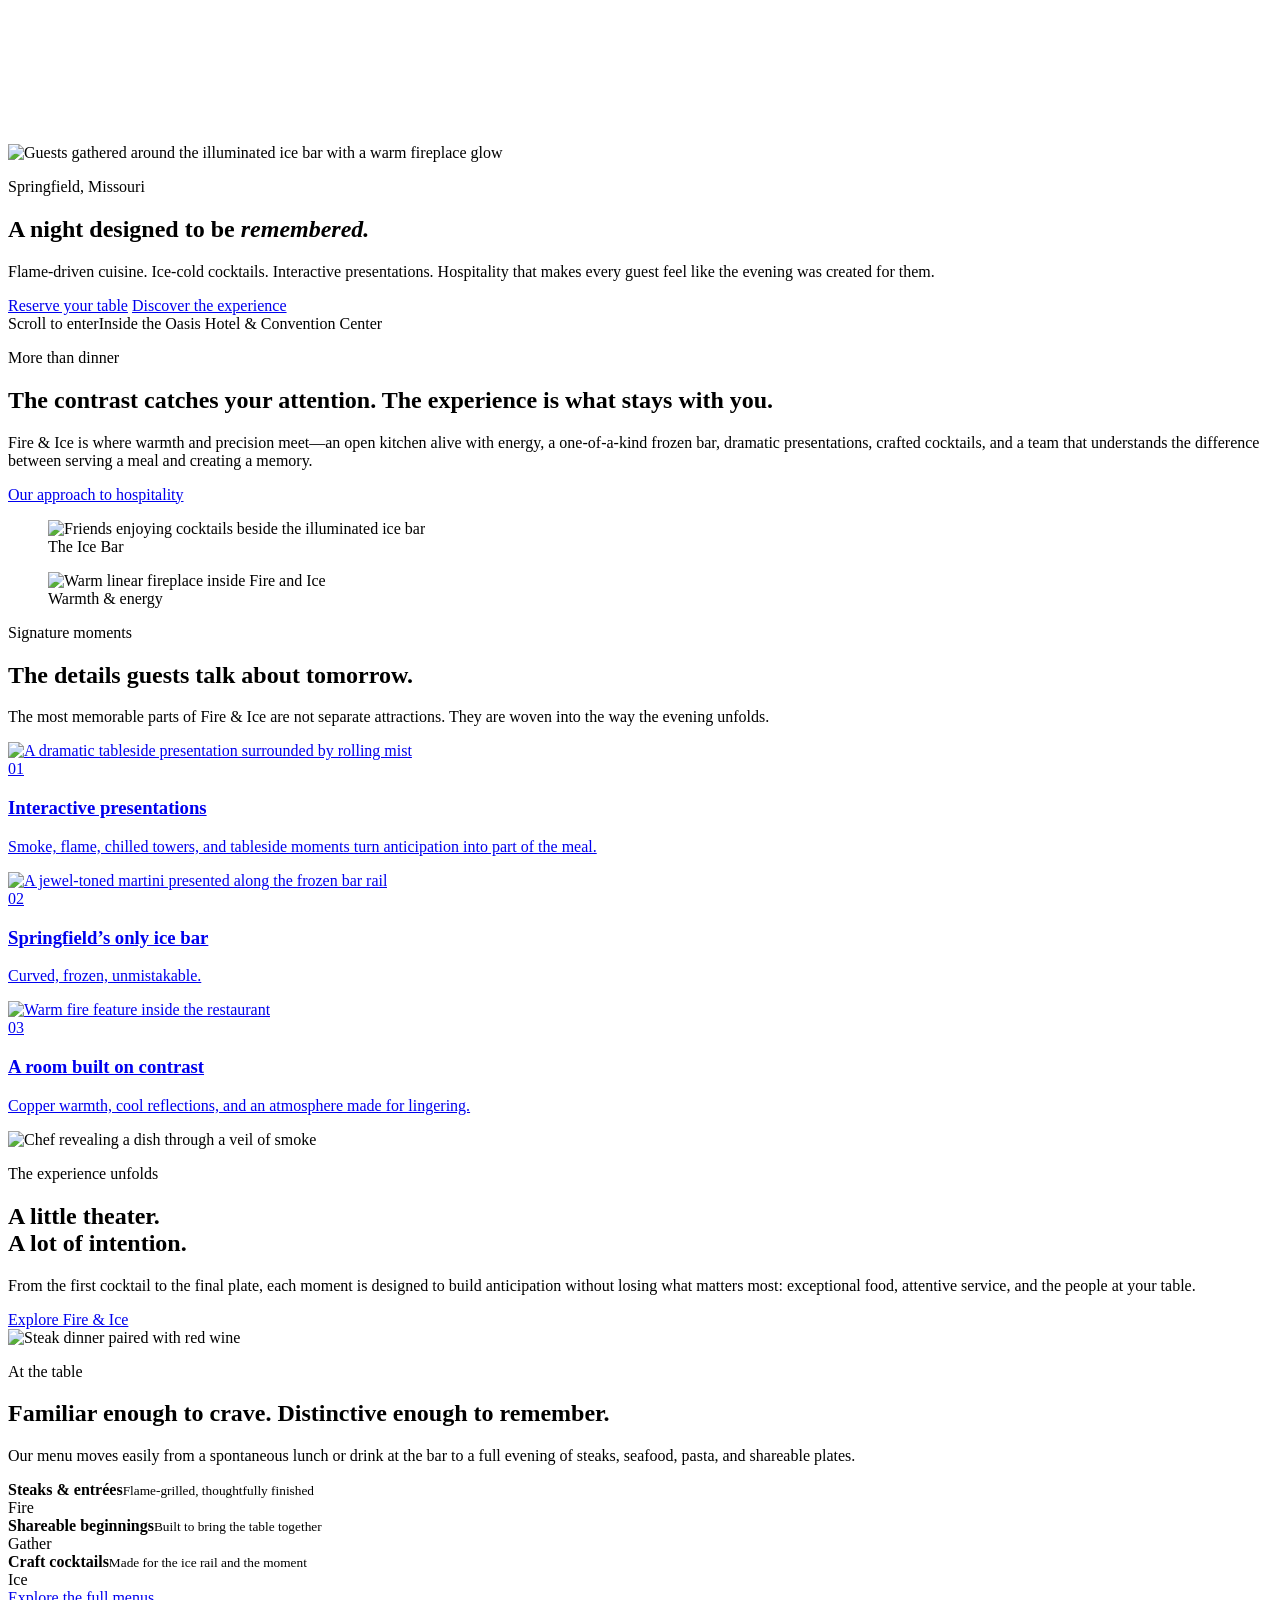
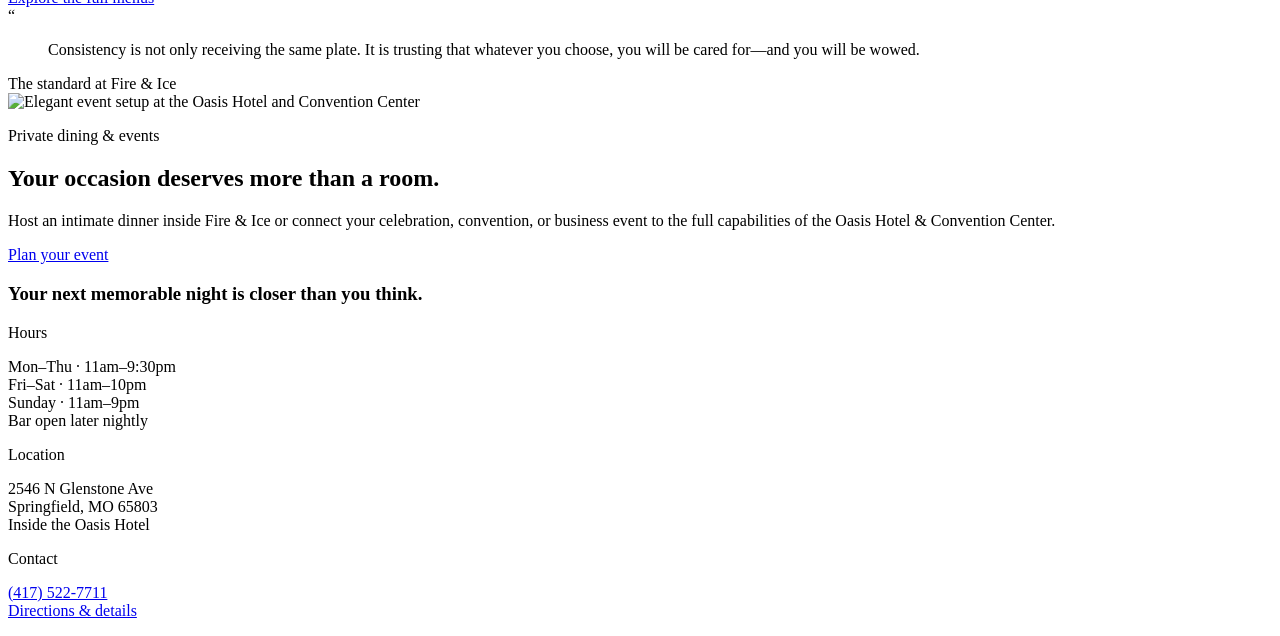
==== index.html @ b4142be2 "Build cinematic Fire & Ice homepage" ====
<!doctype html>
<html lang="en">
<head>
  <script>document.documentElement.classList.add('js')</script>
  <meta charset="utf-8">
  <meta name="viewport" content="width=device-width, initial-scale=1">
  <title>Fire & Ice Restaurant & Bar | Springfield, Missouri</title>
  <meta name="description" content="Experience flame-driven cuisine, Springfield's only ice bar, crafted cocktails, and genuine hospitality at Fire & Ice Restaurant & Bar.">
  <meta name="theme-color" content="#050607">
  <meta property="og:title" content="Fire & Ice Restaurant & Bar">
  <meta property="og:description" content="A dining experience built around craft, contrast, and unforgettable hospitality.">
  <meta property="og:image" content="assets/images/social-card.webp">
  <meta property="og:type" content="website">
  <link rel="canonical" href="https://oasisfireandice.com/">
  <link rel="icon" href="favicon.svg" type="image/svg+xml">
  <link rel="manifest" href="site.webmanifest">
  <link rel="stylesheet" href="assets/css/styles.css">
  <script type="application/ld+json">{"@context":"https://schema.org","@type":"Restaurant","name":"Fire & Ice Restaurant & Bar","telephone":"+1-417-522-7711","address":{"@type":"PostalAddress","streetAddress":"2546 N Glenstone Ave","addressLocality":"Springfield","addressRegion":"MO","postalCode":"65803","addressCountry":"US"},"servesCuisine":["Steakhouse","Seafood","American"],"url":"https://oasisfireandice.com/","acceptsReservations":true}</script>
</head>
<body data-page="home">
  <div data-site-header></div>
  <main id="main-content">
    <section class="hero" aria-labelledby="hero-title">
      <div class="hero-media"><img src="assets/images/hero-home.webp" alt="Guests gathered around the illuminated ice bar with a warm fireplace glow" fetchpriority="high"><canvas id="element-canvas" aria-hidden="true"></canvas></div>
      <div class="hero-content">
        <div class="hero-copy">
          <p class="eyebrow reveal">Springfield, Missouri</p>
          <h1 class="display reveal delay-1" id="hero-title">A night designed to be <em>remembered.</em></h1>
          <p class="lede reveal delay-2">Flame-driven cuisine. Ice-cold cocktails. Interactive presentations. Hospitality that makes every guest feel like the evening was created for them.</p>
          <div class="hero-actions reveal delay-3">
            <a class="btn solid" href="https://www.opentable.com/r/fire-and-ice-restaurant-reservations-springfield?lang=en-US&ot_source=Restaurant+website&restref=15517" target="_blank" rel="noopener">Reserve your table</a>
            <a class="text-link" href="experiences.html">Discover the experience</a>
          </div>
        </div>
      </div>
      <div class="hero-foot"><div class="hero-foot-inner"><span class="scroll-mark">Scroll to enter</span><span>Inside the Oasis Hotel &amp; Convention Center</span></div></div>
    </section>

    <section class="section">
      <div class="container intro-grid">
        <div class="intro-copy reveal">
          <p class="eyebrow">More than dinner</p>
          <h2 class="h2">The contrast catches your attention. The experience is what stays with you.</h2>
          <p class="lede">Fire &amp; Ice is where warmth and precision meet—an open kitchen alive with energy, a one-of-a-kind frozen bar, dramatic presentations, crafted cocktails, and a team that understands the difference between serving a meal and creating a memory.</p>
          <a class="text-link" href="about.html">Our approach to hospitality</a>
        </div>
        <div class="editorial-stack reveal delay-1" aria-label="Fire and Ice restaurant atmosphere">
          <figure class="editorial-img primary"><img src="assets/images/icebar-guests.webp" alt="Friends enjoying cocktails beside the illuminated ice bar" loading="lazy" data-parallax="20"><figcaption class="caption">The Ice Bar</figcaption></figure>
          <figure class="editorial-img secondary"><img src="assets/images/fireplace.webp" alt="Warm linear fireplace inside Fire and Ice" loading="lazy" data-parallax="-14"><figcaption class="caption">Warmth &amp; energy</figcaption></figure>
        </div>
      </div>
    </section>

    <section class="section section-rule">
      <div class="container">
        <div class="experience-heading">
          <div class="reveal"><p class="eyebrow">Signature moments</p><h2 class="h2">The details guests talk about tomorrow.</h2></div>
          <p class="lede reveal delay-1">The most memorable parts of Fire &amp; Ice are not separate attractions. They are woven into the way the evening unfolds.</p>
        </div>
        <div class="experience-grid">
          <a class="experience-card reveal" href="experiences.html#presentations"><img src="assets/images/experience-smoke.webp" alt="A dramatic tableside presentation surrounded by rolling mist" loading="lazy"><div class="experience-content"><span class="experience-number">01</span><h3 class="h3">Interactive presentations</h3><p>Smoke, flame, chilled towers, and tableside moments turn anticipation into part of the meal.</p></div></a>
          <a class="experience-card reveal delay-1" href="experiences.html#icebar"><img src="assets/images/cocktail-ice.webp" alt="A jewel-toned martini presented along the frozen bar rail" loading="lazy"><div class="experience-content"><span class="experience-number">02</span><h3 class="h3">Springfield’s only ice bar</h3><p>Curved, frozen, unmistakable.</p></div></a>
          <a class="experience-card reveal delay-2" href="experiences.html#fire"><img src="assets/images/fireplace.webp" alt="Warm fire feature inside the restaurant" loading="lazy"><div class="experience-content"><span class="experience-number">03</span><h3 class="h3">A room built on contrast</h3><p>Copper warmth, cool reflections, and an atmosphere made for lingering.</p></div></a>
        </div>
      </div>
    </section>

    <section class="element-band section">
      <div class="element-band-media"><img src="assets/images/experience-smoke.webp" alt="Chef revealing a dish through a veil of smoke" loading="lazy" data-parallax="26"></div>
      <div class="element-band-copy">
        <div class="reveal"><p class="eyebrow ice">The experience unfolds</p><h2 class="h2">A little theater.<br>A lot of intention.</h2><p class="lede">From the first cocktail to the final plate, each moment is designed to build anticipation without losing what matters most: exceptional food, attentive service, and the people at your table.</p><a class="btn ice-btn" href="experiences.html">Explore Fire &amp; Ice</a></div>
      </div>
    </section>

    <section class="section">
      <div class="container menu-preview">
        <div class="menu-preview-media reveal"><img src="assets/images/steak.webp" alt="Steak dinner paired with red wine" loading="lazy" data-parallax="18"></div>
        <div class="menu-preview-copy reveal delay-1">
          <p class="eyebrow">At the table</p>
          <h2 class="h2">Familiar enough to crave. Distinctive enough to remember.</h2>
          <p class="lede">Our menu moves easily from a spontaneous lunch or drink at the bar to a full evening of steaks, seafood, pasta, and shareable plates.</p>
          <div class="menu-mini-list">
            <div class="menu-mini-item"><div><strong>Steaks &amp; entrées</strong><small>Flame-grilled, thoughtfully finished</small></div><span>Fire</span></div>
            <div class="menu-mini-item"><div><strong>Shareable beginnings</strong><small>Built to bring the table together</small></div><span>Gather</span></div>
            <div class="menu-mini-item"><div><strong>Craft cocktails</strong><small>Made for the ice rail and the moment</small></div><span>Ice</span></div>
          </div>
          <a class="btn" href="menu.html">Explore the full menus</a>
        </div>
      </div>
    </section>

    <section class="section hospitality section-rule">
      <div class="quote-wrap reveal">
        <div class="quote-mark">“</div>
        <blockquote>Consistency is not only receiving the same plate. It is trusting that whatever you choose, you will be cared for—and you will be wowed.</blockquote>
        <div class="quote-attribution">The standard at Fire &amp; Ice</div>
      </div>
    </section>

    <section class="event-split section-rule">
      <div class="event-split-media"><img src="assets/images/convention-center.webp" alt="Elegant event setup at the Oasis Hotel and Convention Center" loading="lazy" data-parallax="18"></div>
      <div class="event-split-copy reveal">
        <p class="eyebrow">Private dining &amp; events</p>
        <h2 class="h2">Your occasion deserves more than a room.</h2>
        <p class="lede">Host an intimate dinner inside Fire &amp; Ice or connect your celebration, convention, or business event to the full capabilities of the Oasis Hotel &amp; Convention Center.</p>
        <div><a class="btn" href="private-dining.html">Plan your event</a></div>
      </div>
    </section>

    <section class="section-tight visit-band">
      <div class="container visit-grid">
        <h3 class="h3 reveal">Your next memorable night is closer than you think.</h3>
        <div class="visit-item reveal delay-1"><span class="label">Hours</span><p>Mon–Thu · 11am–9:30pm<br>Fri–Sat · 11am–10pm<br>Sunday · 11am–9pm<br><span class="muted">Bar open later nightly</span></p></div>
        <div class="visit-item reveal delay-2"><span class="label">Location</span><p>2546 N Glenstone Ave<br>Springfield, MO 65803<br>Inside the Oasis Hotel</p></div>
        <div class="visit-item reveal delay-3"><span class="label">Contact</span><p><a href="tel:+14175227711">(417) 522-7711</a><br><a href="contact.html">Directions &amp; details</a></p></div>
      </div>
    </section>
  </main>
  <div data-site-footer></div>
  <script src="assets/js/main.js"></script>
</body>
</html>
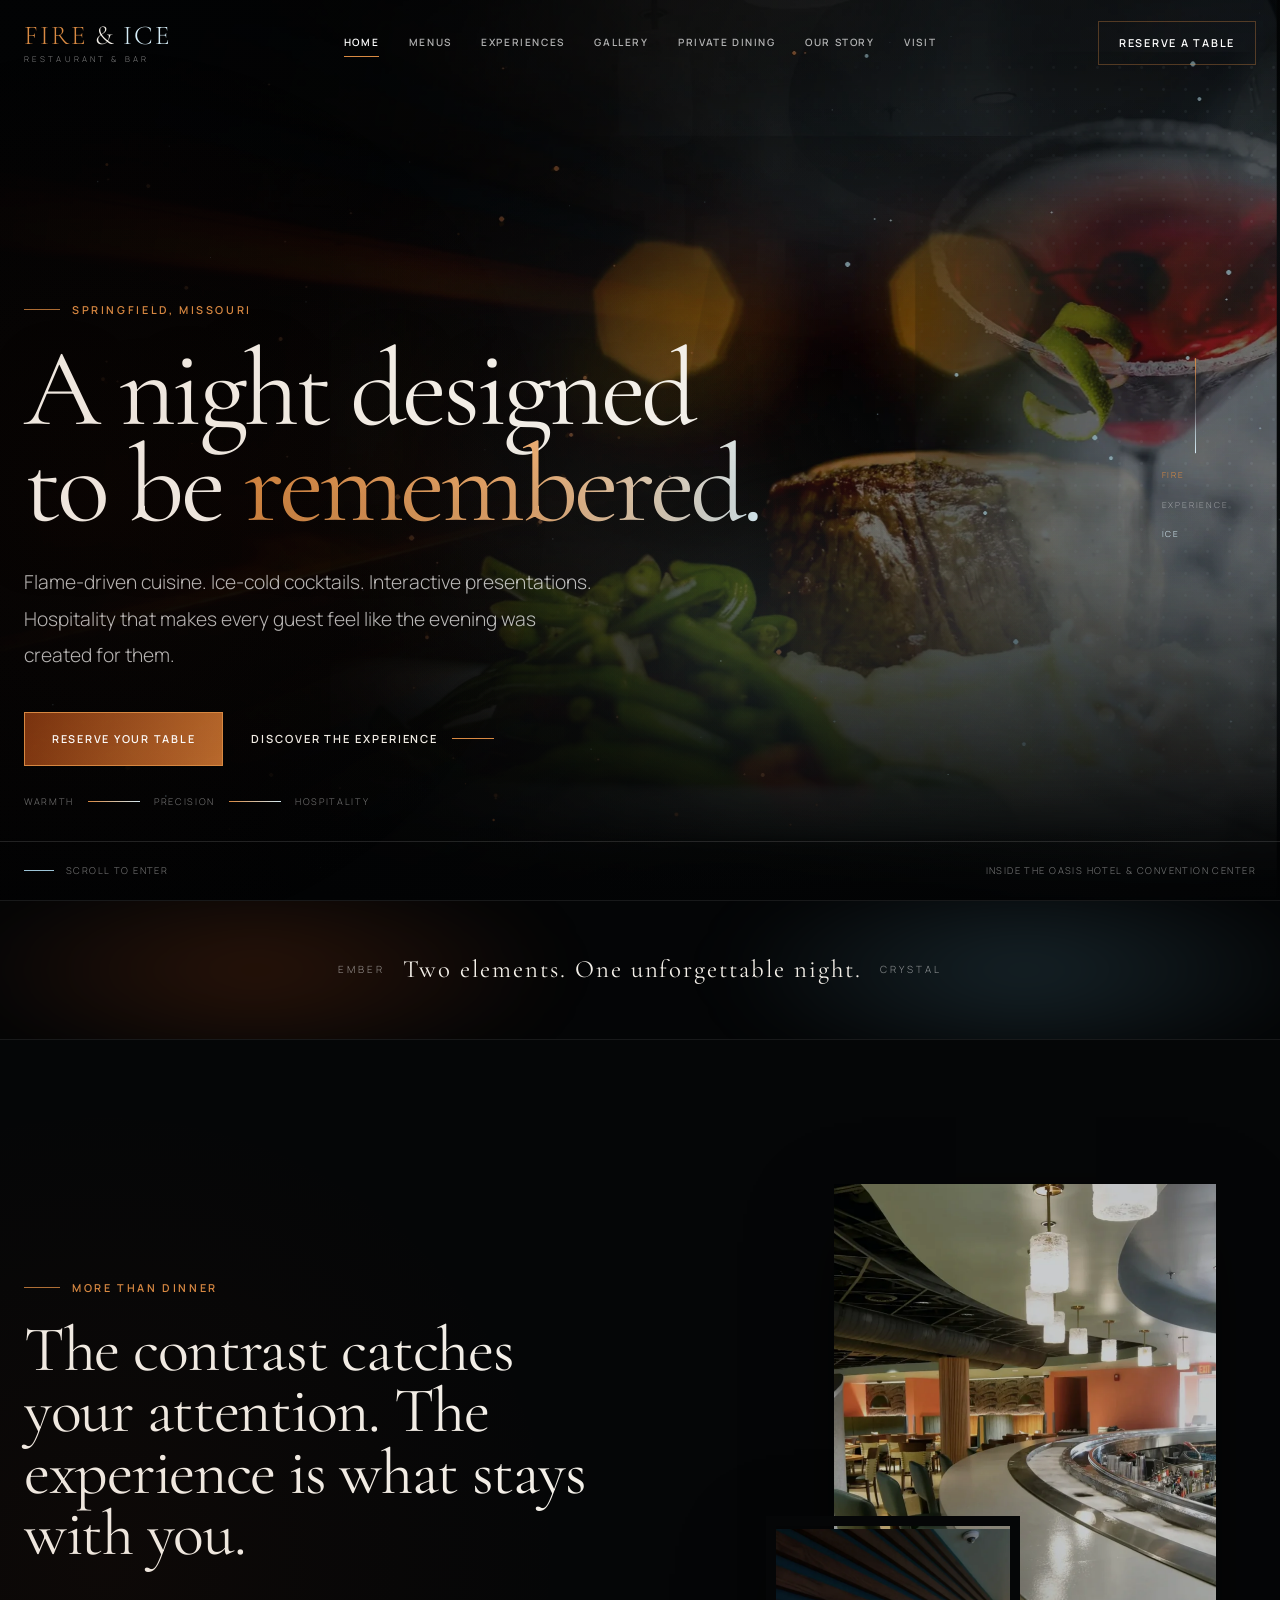
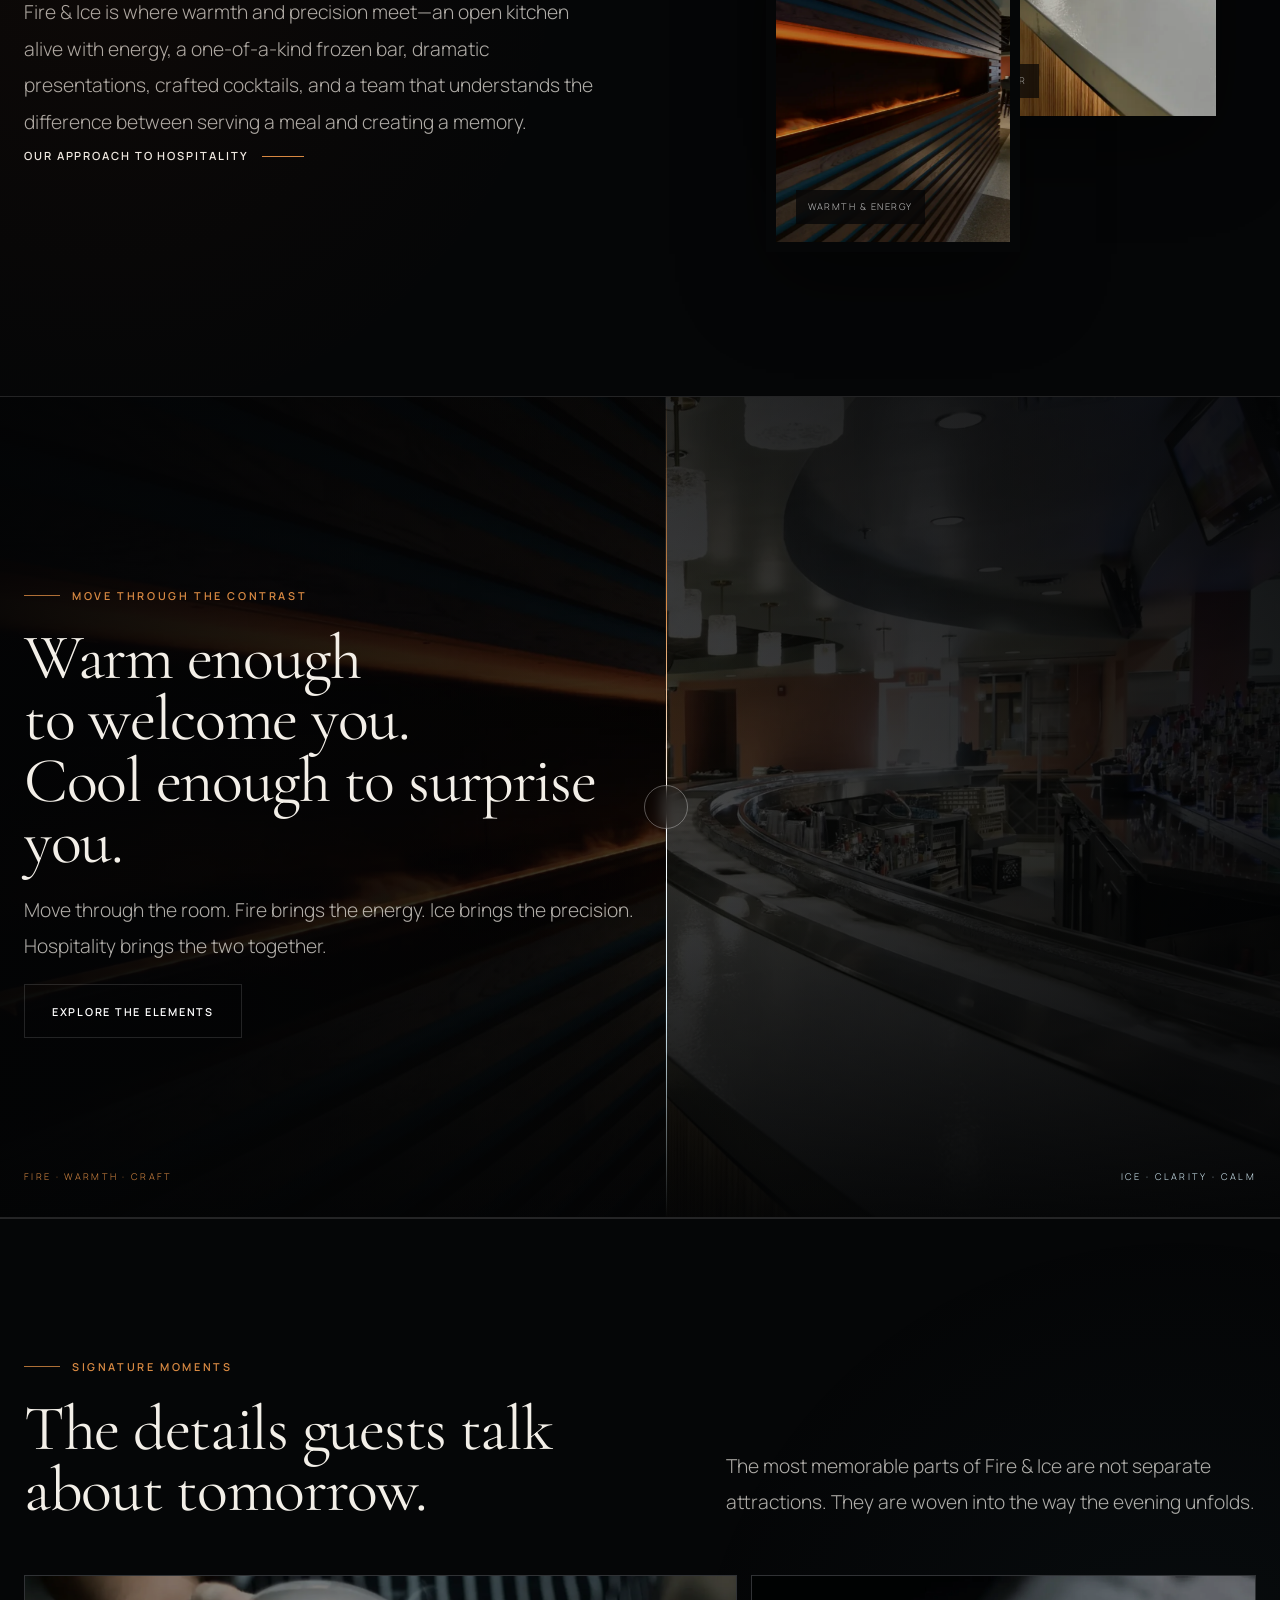
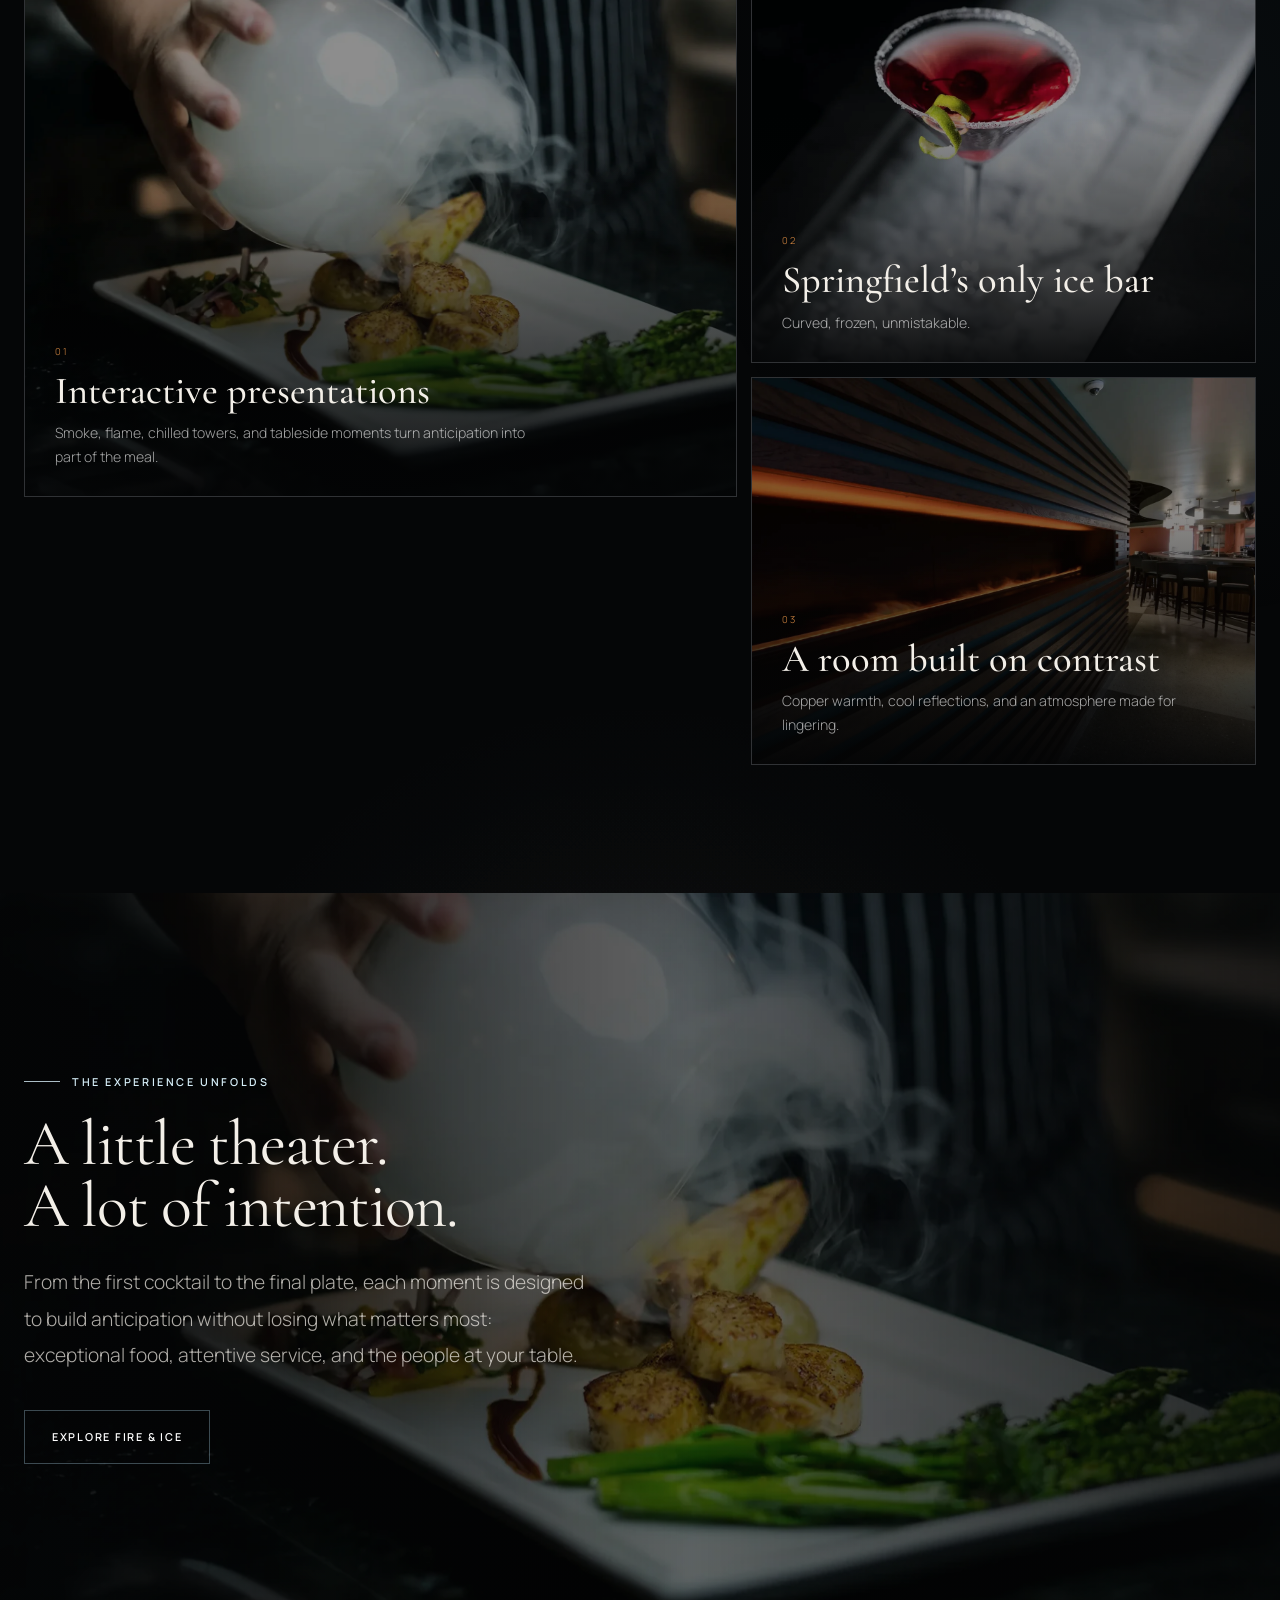
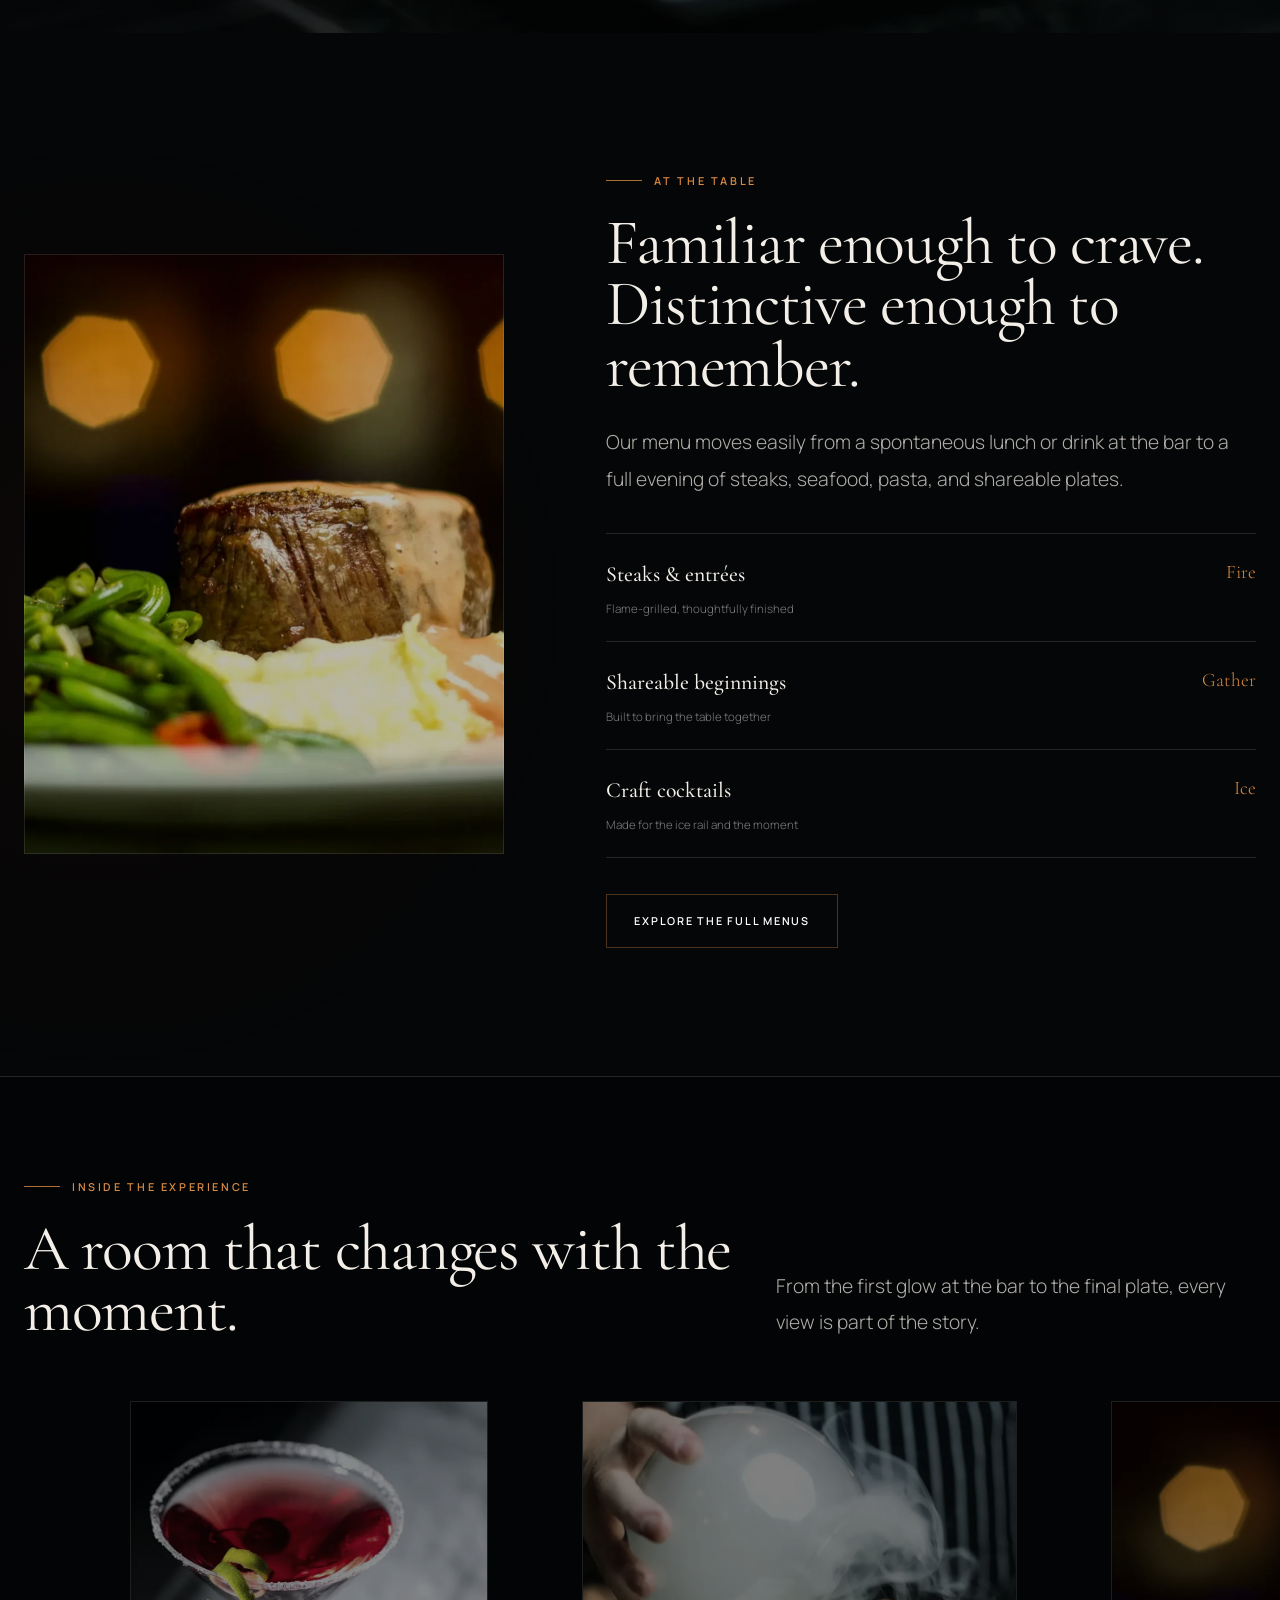
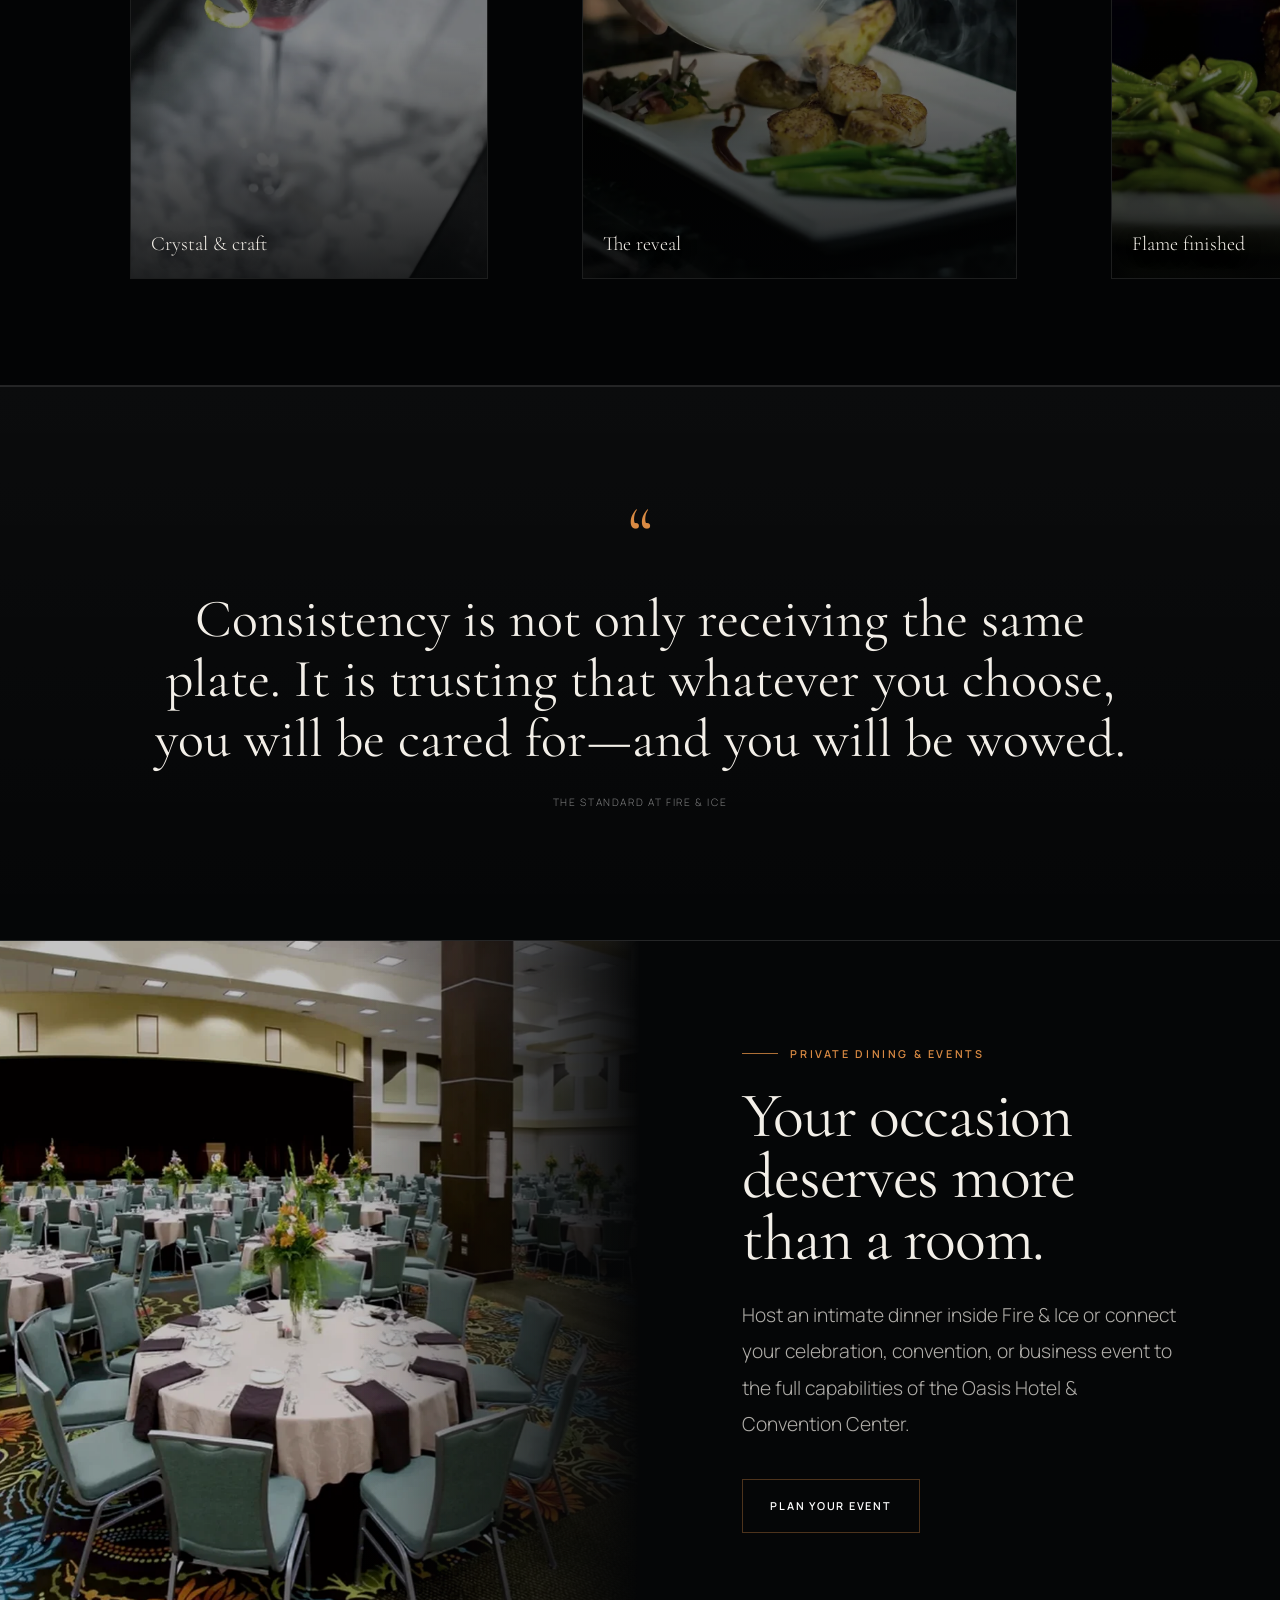
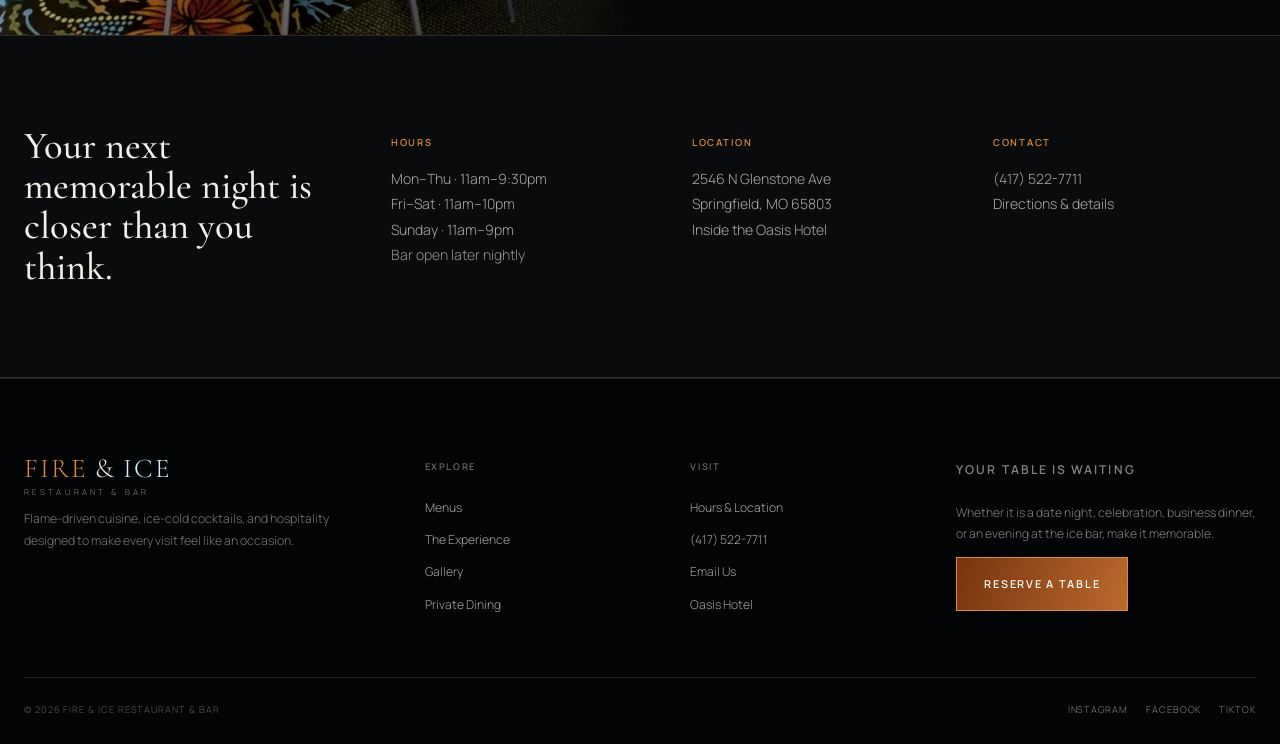
==== commit 4e31c541: "2nd" ====
--- a/index.html
+++ b/index.html
@@ -5,7 +5,7 @@
   <meta charset="utf-8">
   <meta name="viewport" content="width=device-width, initial-scale=1">
   <title>Fire & Ice Restaurant & Bar | Springfield, Missouri</title>
-  <meta name="description" content="Experience flame-driven cuisine, Springfield's only ice bar, crafted cocktails, and genuine hospitality at Fire & Ice Restaurant & Bar.">
+  <meta name="description" content="Experience flame-driven cuisine, Springfield's only ice bar, crafted cocktails, interactive presentations, and genuine hospitality at Fire & Ice Restaurant & Bar.">
   <meta name="theme-color" content="#050607">
   <meta property="og:title" content="Fire & Ice Restaurant & Bar">
   <meta property="og:description" content="A dining experience built around craft, contrast, and unforgettable hospitality.">
@@ -18,10 +18,26 @@
   <script type="application/ld+json">{"@context":"https://schema.org","@type":"Restaurant","name":"Fire & Ice Restaurant & Bar","telephone":"+1-417-522-7711","address":{"@type":"PostalAddress","streetAddress":"2546 N Glenstone Ave","addressLocality":"Springfield","addressRegion":"MO","postalCode":"65803","addressCountry":"US"},"servesCuisine":["Steakhouse","Seafood","American"],"url":"https://oasisfireandice.com/","acceptsReservations":true}</script>
 </head>
 <body data-page="home">
+  <div class="element-loader" data-loader aria-hidden="true"><div class="loader-mark"><div class="loader-wordmark"><span class="fire">FIRE</span> <span>&amp;</span> <span class="ice">ICE</span></div><div class="loader-line"></div><div class="loader-copy">An elemental dining experience</div></div></div>
+  <svg aria-hidden="true" width="0" height="0" style="position:absolute">
+    <filter id="heat-haze" x="-20%" y="-20%" width="140%" height="140%">
+      <feTurbulence type="fractalNoise" baseFrequency="0.007 0.03" numOctaves="2" seed="9" result="noise">
+        <animate attributeName="baseFrequency" dur="8s" values="0.007 0.03;0.011 0.045;0.007 0.03" repeatCount="indefinite"/>
+      </feTurbulence>
+      <feDisplacementMap in="SourceGraphic" in2="noise" scale="17" xChannelSelector="R" yChannelSelector="B"/>
+    </filter>
+  </svg>
+
   <div data-site-header></div>
   <main id="main-content">
-    <section class="hero" aria-labelledby="hero-title">
-      <div class="hero-media"><img src="assets/images/hero-home.webp" alt="Guests gathered around the illuminated ice bar with a warm fireplace glow" fetchpriority="high"><canvas id="element-canvas" aria-hidden="true"></canvas></div>
+    <section class="hero" aria-labelledby="hero-title" data-element-zone="both">
+      <div class="hero-media" data-hero-motion>
+        <img class="hero-image" src="assets/images/hero-elemental.webp" alt="A flame-grilled steak and jewel-toned cocktail framed by warm embers, cool glass, and drifting mist" fetchpriority="high">
+        <img class="hero-heat-image" src="assets/images/hero-elemental.webp" alt="" aria-hidden="true">
+        <div class="hero-fog" aria-hidden="true"></div>
+        <div class="hero-frost" aria-hidden="true"></div>
+        <canvas id="element-canvas" aria-hidden="true"></canvas>
+      </div>
       <div class="hero-content">
         <div class="hero-copy">
           <p class="eyebrow reveal">Springfield, Missouri</p>
@@ -31,12 +47,16 @@
             <a class="btn solid" href="https://www.opentable.com/r/fire-and-ice-restaurant-reservations-springfield?lang=en-US&ot_source=Restaurant+website&restref=15517" target="_blank" rel="noopener">Reserve your table</a>
             <a class="text-link" href="experiences.html">Discover the experience</a>
           </div>
+          <div class="element-signature reveal delay-3"><span>Warmth</span><i></i><span>Precision</span><i></i><span>Hospitality</span></div>
         </div>
       </div>
+      <div class="hero-element-meter" aria-hidden="true"><span>Fire</span><span>Experience</span><span>Ice</span></div>
       <div class="hero-foot"><div class="hero-foot-inner"><span class="scroll-mark">Scroll to enter</span><span>Inside the Oasis Hotel &amp; Convention Center</span></div></div>
     </section>
 
-    <section class="section">
+    <div class="element-transition" aria-hidden="true"><div class="element-transition-copy"><span>Ember</span><b>Two elements. One unforgettable night.</b><span>Crystal</span></div></div>
+
+    <section class="section" data-element-zone="fire">
       <div class="container intro-grid">
         <div class="intro-copy reveal">
           <p class="eyebrow">More than dinner</p>
@@ -45,36 +65,53 @@
           <a class="text-link" href="about.html">Our approach to hospitality</a>
         </div>
         <div class="editorial-stack reveal delay-1" aria-label="Fire and Ice restaurant atmosphere">
-          <figure class="editorial-img primary"><img src="assets/images/icebar-guests.webp" alt="Friends enjoying cocktails beside the illuminated ice bar" loading="lazy" data-parallax="20"><figcaption class="caption">The Ice Bar</figcaption></figure>
-          <figure class="editorial-img secondary"><img src="assets/images/fireplace.webp" alt="Warm linear fireplace inside Fire and Ice" loading="lazy" data-parallax="-14"><figcaption class="caption">Warmth &amp; energy</figcaption></figure>
+          <figure class="editorial-img primary tilt-card"><img src="assets/images/icebar-wide.webp" alt="The sculptural frozen rail at the curved Fire and Ice bar" loading="lazy" data-parallax="20"><figcaption class="caption">Springfield's only ice bar</figcaption></figure>
+          <figure class="editorial-img secondary tilt-card"><img src="assets/images/fireplace.webp" alt="Warm linear fire feature inside Fire and Ice" loading="lazy" data-parallax="-14"><figcaption class="caption">Warmth &amp; energy</figcaption></figure>
         </div>
       </div>
     </section>
 
-    <section class="section section-rule">
+    <section class="duality-section" data-duality data-element-zone="both" aria-label="Interactive Fire and Ice atmosphere reveal">
+      <div class="duality-stage">
+        <div class="duality-layer fire"><img src="assets/images/fireplace.webp" alt="Warm firelight and forged textures"></div>
+        <div class="duality-layer ice"><img src="assets/images/icebar-wide.webp" alt="The cool reflective surface of the frozen bar"></div>
+        <div class="duality-divider" aria-hidden="true"></div>
+      </div>
+      <div class="duality-copy">
+        <div class="duality-copy-inner reveal">
+          <p class="eyebrow">Move through the contrast</p>
+          <h2 class="h2">Warm enough to welcome you.<br>Cool enough to surprise you.</h2>
+          <p class="lede">Move through the room. Fire brings the energy. Ice brings the precision. Hospitality brings the two together.</p>
+          <a class="btn ghost" href="experiences.html">Explore the elements</a>
+        </div>
+      </div>
+      <div class="duality-labels" aria-hidden="true"><span>Fire · warmth · craft</span><span>Ice · clarity · calm</span></div>
+    </section>
+
+    <section class="section section-rule" data-element-zone="ice">
       <div class="container">
         <div class="experience-heading">
           <div class="reveal"><p class="eyebrow">Signature moments</p><h2 class="h2">The details guests talk about tomorrow.</h2></div>
           <p class="lede reveal delay-1">The most memorable parts of Fire &amp; Ice are not separate attractions. They are woven into the way the evening unfolds.</p>
         </div>
         <div class="experience-grid">
-          <a class="experience-card reveal" href="experiences.html#presentations"><img src="assets/images/experience-smoke.webp" alt="A dramatic tableside presentation surrounded by rolling mist" loading="lazy"><div class="experience-content"><span class="experience-number">01</span><h3 class="h3">Interactive presentations</h3><p>Smoke, flame, chilled towers, and tableside moments turn anticipation into part of the meal.</p></div></a>
-          <a class="experience-card reveal delay-1" href="experiences.html#icebar"><img src="assets/images/cocktail-ice.webp" alt="A jewel-toned martini presented along the frozen bar rail" loading="lazy"><div class="experience-content"><span class="experience-number">02</span><h3 class="h3">Springfield’s only ice bar</h3><p>Curved, frozen, unmistakable.</p></div></a>
-          <a class="experience-card reveal delay-2" href="experiences.html#fire"><img src="assets/images/fireplace.webp" alt="Warm fire feature inside the restaurant" loading="lazy"><div class="experience-content"><span class="experience-number">03</span><h3 class="h3">A room built on contrast</h3><p>Copper warmth, cool reflections, and an atmosphere made for lingering.</p></div></a>
+          <a class="experience-card reveal tilt-card" data-effect="mist" href="experiences.html#presentations"><img src="assets/images/experience-smoke.webp" alt="A dramatic tableside presentation surrounded by rolling mist" loading="lazy"><div class="experience-content"><span class="experience-number">01</span><h3 class="h3">Interactive presentations</h3><p>Smoke, flame, chilled towers, and tableside moments turn anticipation into part of the meal.</p></div></a>
+          <a class="experience-card reveal delay-1 tilt-card" data-effect="ice" href="experiences.html#icebar"><img src="assets/images/cocktail-ice.webp" alt="A jewel-toned martini presented along the frozen bar rail" loading="lazy"><div class="experience-content"><span class="experience-number">02</span><h3 class="h3">Springfield’s only ice bar</h3><p>Curved, frozen, unmistakable.</p></div></a>
+          <a class="experience-card reveal delay-2 tilt-card" data-effect="fire" href="experiences.html#fire"><img src="assets/images/fireplace.webp" alt="Warm fire feature inside the restaurant" loading="lazy"><div class="experience-content"><span class="experience-number">03</span><h3 class="h3">A room built on contrast</h3><p>Copper warmth, cool reflections, and an atmosphere made for lingering.</p></div></a>
         </div>
       </div>
     </section>
 
-    <section class="element-band section">
-      <div class="element-band-media"><img src="assets/images/experience-smoke.webp" alt="Chef revealing a dish through a veil of smoke" loading="lazy" data-parallax="26"></div>
+    <section class="element-band section" data-element-zone="ice">
+      <div class="element-band-media"><img src="assets/images/experience-smoke.webp" alt="A plate revealed through a veil of culinary smoke" loading="lazy" data-parallax="26"></div>
       <div class="element-band-copy">
         <div class="reveal"><p class="eyebrow ice">The experience unfolds</p><h2 class="h2">A little theater.<br>A lot of intention.</h2><p class="lede">From the first cocktail to the final plate, each moment is designed to build anticipation without losing what matters most: exceptional food, attentive service, and the people at your table.</p><a class="btn ice-btn" href="experiences.html">Explore Fire &amp; Ice</a></div>
       </div>
     </section>
 
-    <section class="section">
+    <section class="section" data-element-zone="fire">
       <div class="container menu-preview">
-        <div class="menu-preview-media reveal"><img src="assets/images/steak.webp" alt="Steak dinner paired with red wine" loading="lazy" data-parallax="18"></div>
+        <div class="menu-preview-media reveal tilt-card"><img src="assets/images/steak.webp" alt="A flame-grilled steak presented in dramatic restaurant lighting" loading="lazy" data-parallax="18"></div>
         <div class="menu-preview-copy reveal delay-1">
           <p class="eyebrow">At the table</p>
           <h2 class="h2">Familiar enough to crave. Distinctive enough to remember.</h2>
@@ -89,6 +126,31 @@
       </div>
     </section>
 
+    <section class="cinematic-rail" aria-label="Fire and Ice visual highlights">
+      <div class="rail-head">
+        <div class="reveal"><p class="eyebrow">Inside the experience</p><h2 class="h2">A room that changes with the moment.</h2></div>
+        <p class="lede reveal delay-1">From the first glow at the bar to the final plate, every view is part of the story.</p>
+      </div>
+      <div class="rail-track" data-rail>
+        <figure class="rail-shot"><img src="assets/images/cocktail-ice.webp" alt="Martini on the frozen rail" loading="lazy"><figcaption>Crystal &amp; craft</figcaption></figure>
+        <figure class="rail-shot"><img src="assets/images/experience-smoke.webp" alt="Tableside smoke presentation" loading="lazy"><figcaption>The reveal</figcaption></figure>
+        <figure class="rail-shot"><img src="assets/images/steak.webp" alt="Flame-grilled steak" loading="lazy"><figcaption>Flame finished</figcaption></figure>
+        <figure class="rail-shot"><img src="assets/images/icebar-wide.webp" alt="Curved ice bar" loading="lazy"><figcaption>The ice rail</figcaption></figure>
+        <figure class="rail-shot"><img src="assets/images/small-plates.webp" alt="Shareable small plates" loading="lazy"><figcaption>Made to gather</figcaption></figure>
+        <figure class="rail-shot"><img src="assets/images/amber-cocktail.webp" alt="Amber cocktail" loading="lazy"><figcaption>Begin with a drink</figcaption></figure>
+        <figure class="rail-shot"><img src="assets/images/dessert.webp" alt="Chocolate dessert" loading="lazy"><figcaption>The final moment</figcaption></figure>
+        <figure class="rail-shot"><img src="assets/images/dining-room.webp" alt="Dining room" loading="lazy"><figcaption>Stay awhile</figcaption></figure>
+        <figure class="rail-shot" aria-hidden="true"><img src="assets/images/cocktail-ice.webp" alt="" loading="lazy"><figcaption>Crystal &amp; craft</figcaption></figure>
+        <figure class="rail-shot" aria-hidden="true"><img src="assets/images/experience-smoke.webp" alt="" loading="lazy"><figcaption>The reveal</figcaption></figure>
+        <figure class="rail-shot" aria-hidden="true"><img src="assets/images/steak.webp" alt="" loading="lazy"><figcaption>Flame finished</figcaption></figure>
+        <figure class="rail-shot" aria-hidden="true"><img src="assets/images/icebar-wide.webp" alt="" loading="lazy"><figcaption>The ice rail</figcaption></figure>
+        <figure class="rail-shot" aria-hidden="true"><img src="assets/images/small-plates.webp" alt="" loading="lazy"><figcaption>Made to gather</figcaption></figure>
+        <figure class="rail-shot" aria-hidden="true"><img src="assets/images/amber-cocktail.webp" alt="" loading="lazy"><figcaption>Begin with a drink</figcaption></figure>
+        <figure class="rail-shot" aria-hidden="true"><img src="assets/images/dessert.webp" alt="" loading="lazy"><figcaption>The final moment</figcaption></figure>
+        <figure class="rail-shot" aria-hidden="true"><img src="assets/images/dining-room.webp" alt="" loading="lazy"><figcaption>Stay awhile</figcaption></figure>
+      </div>
+    </section>
+
     <section class="section hospitality section-rule">
       <div class="quote-wrap reveal">
         <div class="quote-mark">“</div>
@@ -97,7 +159,7 @@
       </div>
     </section>
 
-    <section class="event-split section-rule">
+    <section class="event-split section-rule" data-element-zone="fire">
       <div class="event-split-media"><img src="assets/images/convention-center.webp" alt="Elegant event setup at the Oasis Hotel and Convention Center" loading="lazy" data-parallax="18"></div>
       <div class="event-split-copy reveal">
         <p class="eyebrow">Private dining &amp; events</p>
--- a/assets/css/styles.css
+++ b/assets/css/styles.css
@@ -0,0 +1,4 @@
+@import url("styles-1.css");
+@import url("styles-2.css");
+@import url("styles-3.css");
+@import url("styles-4.css");
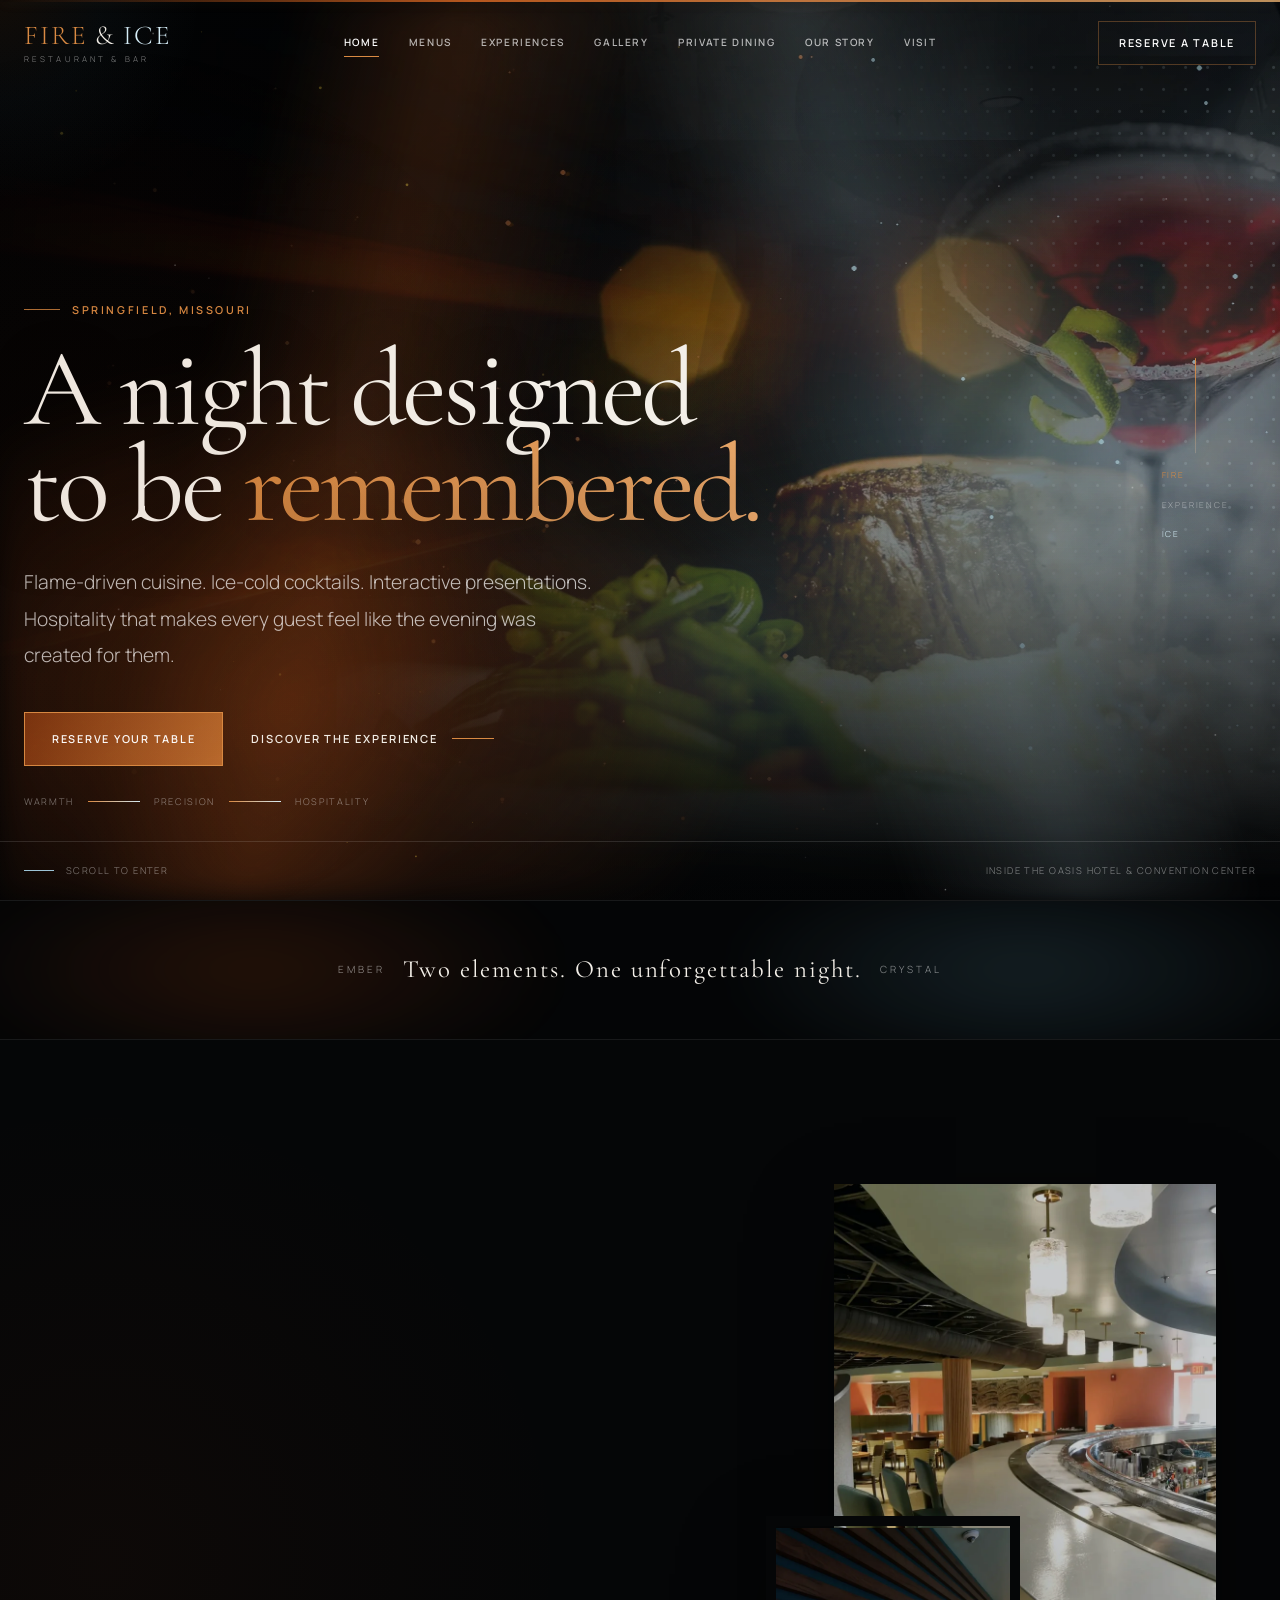
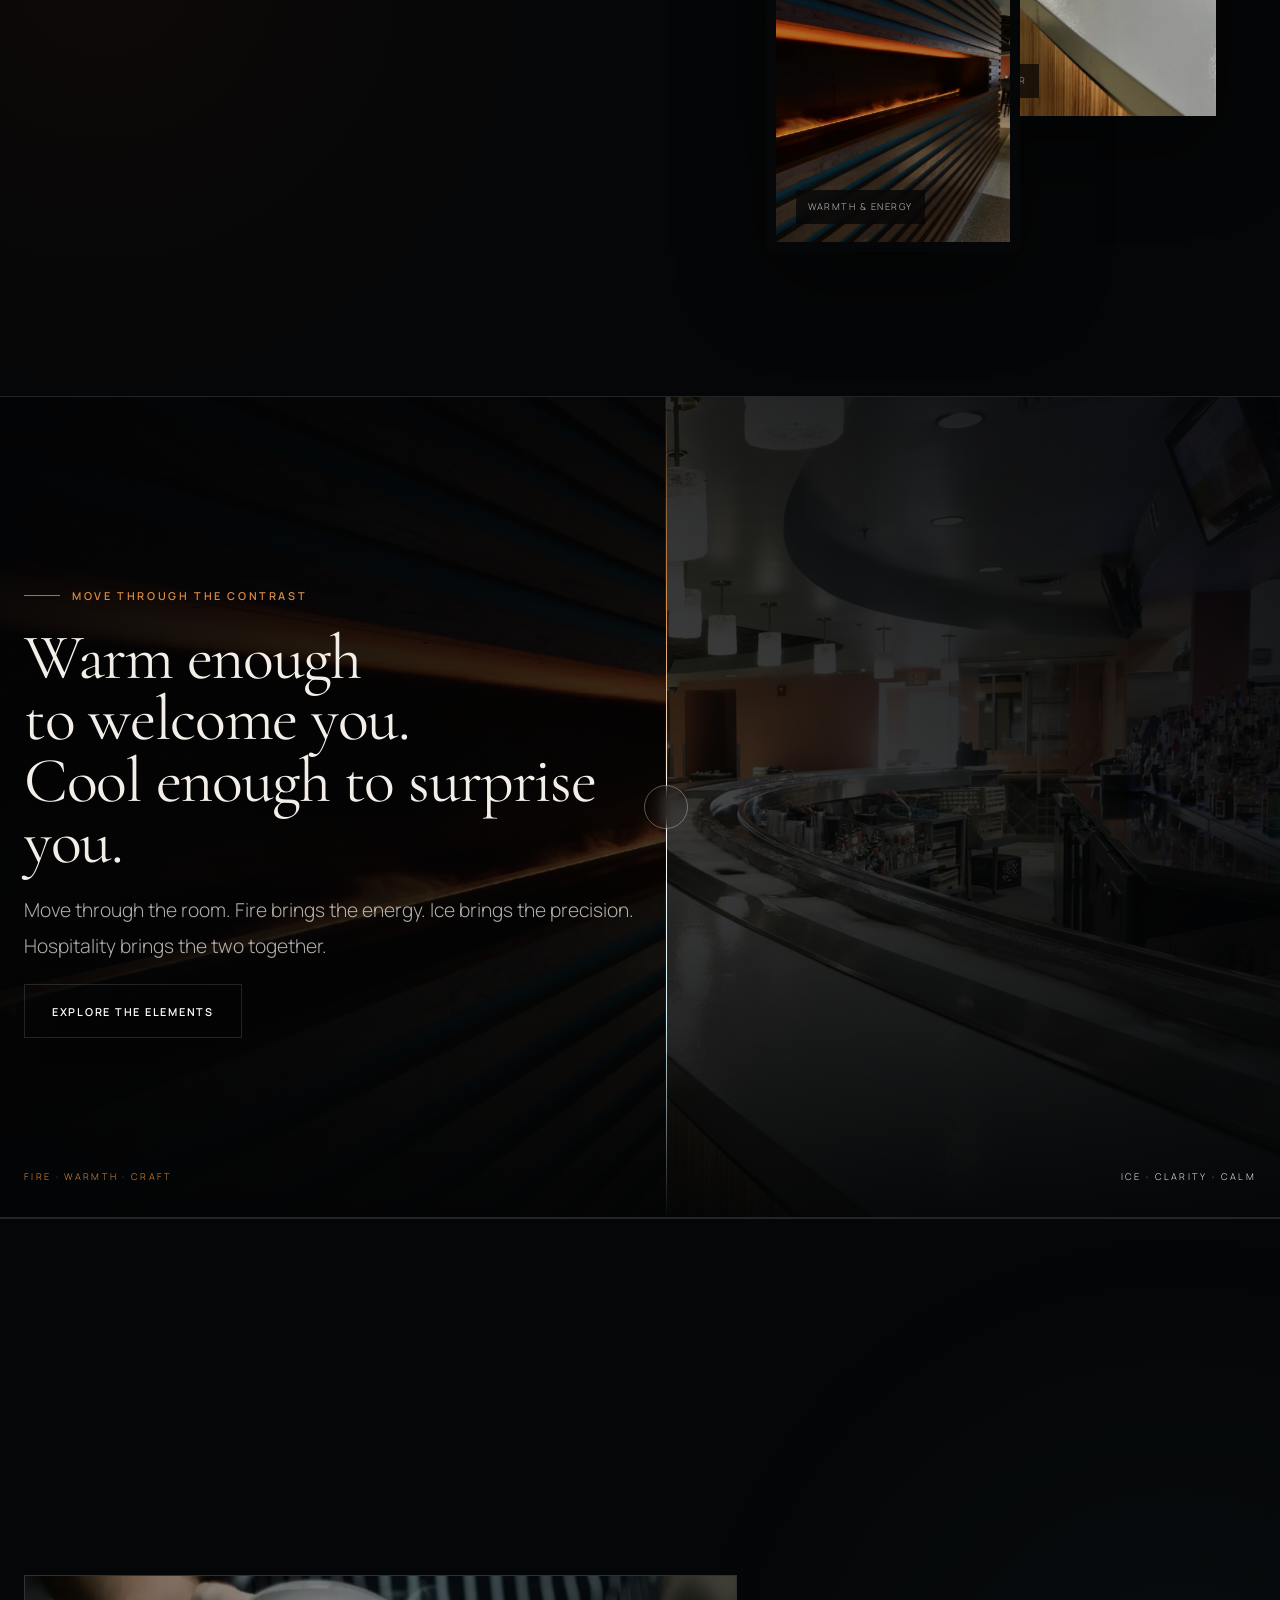
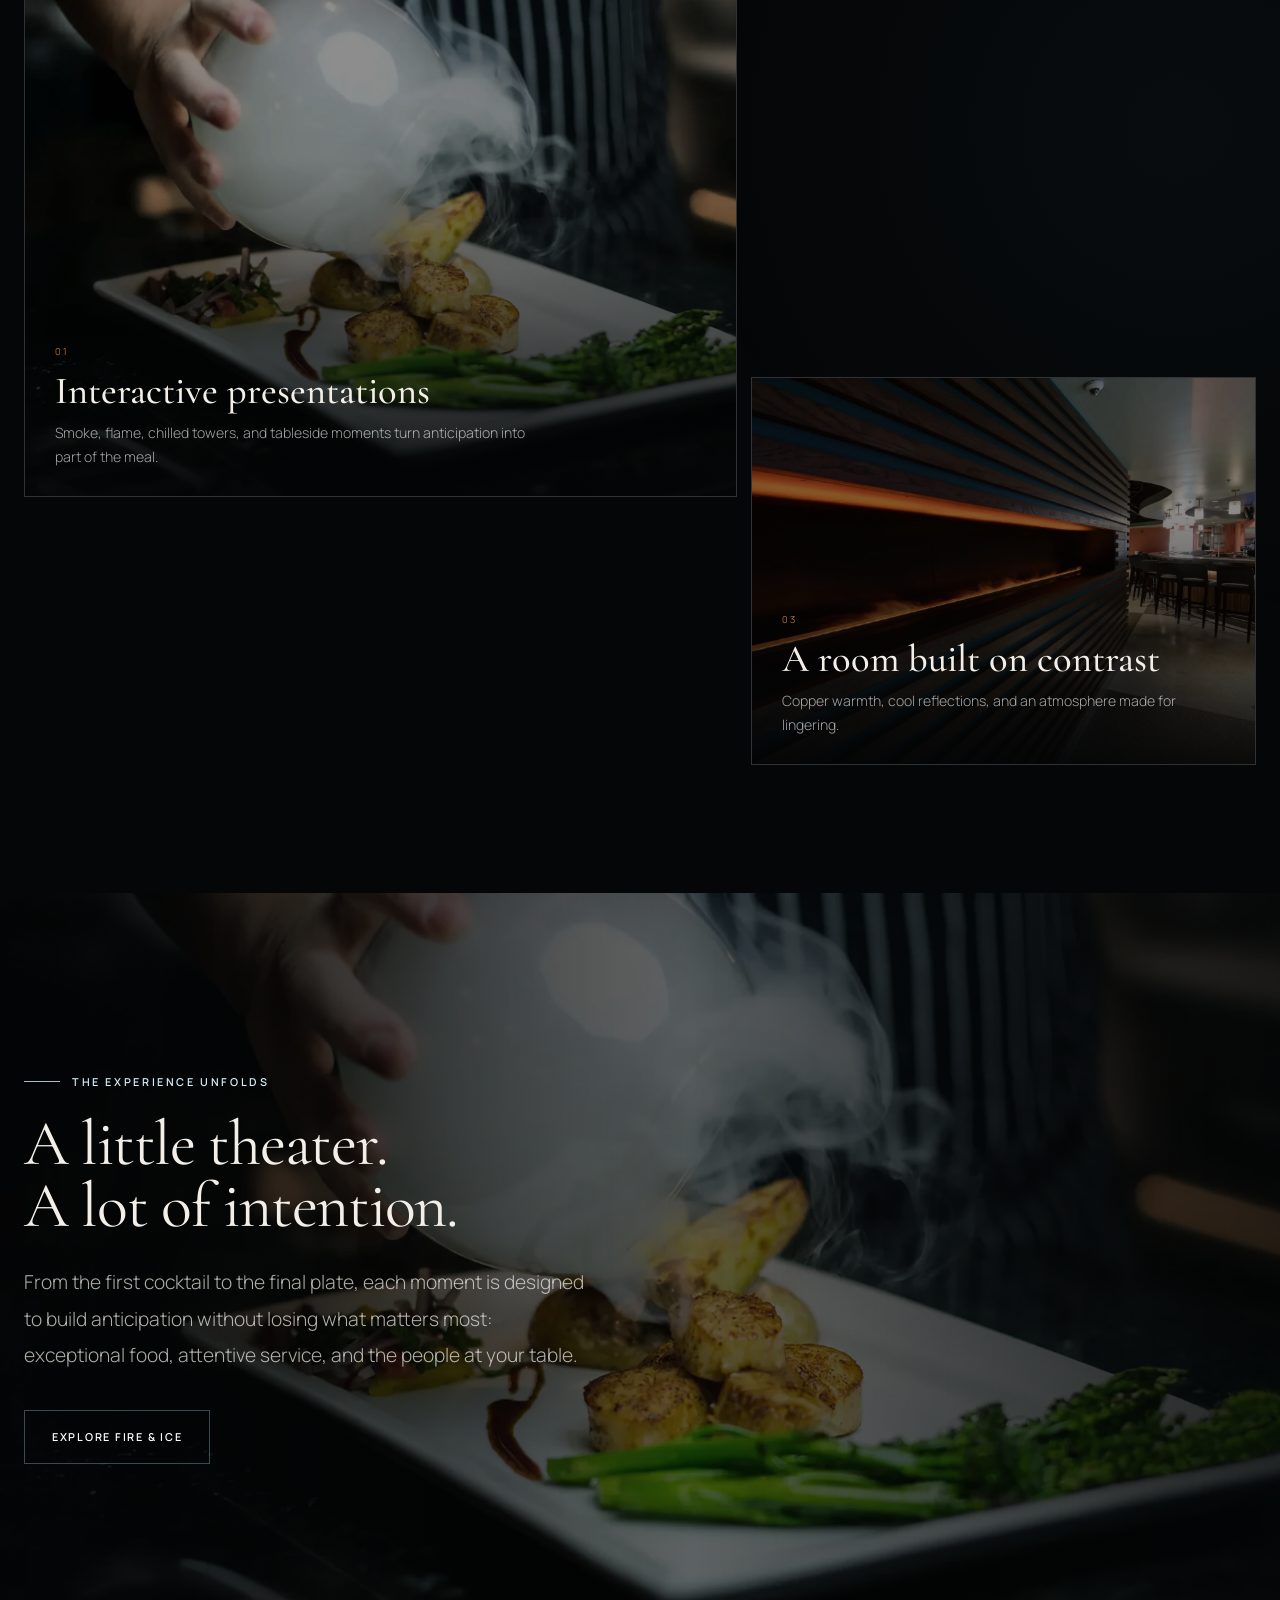
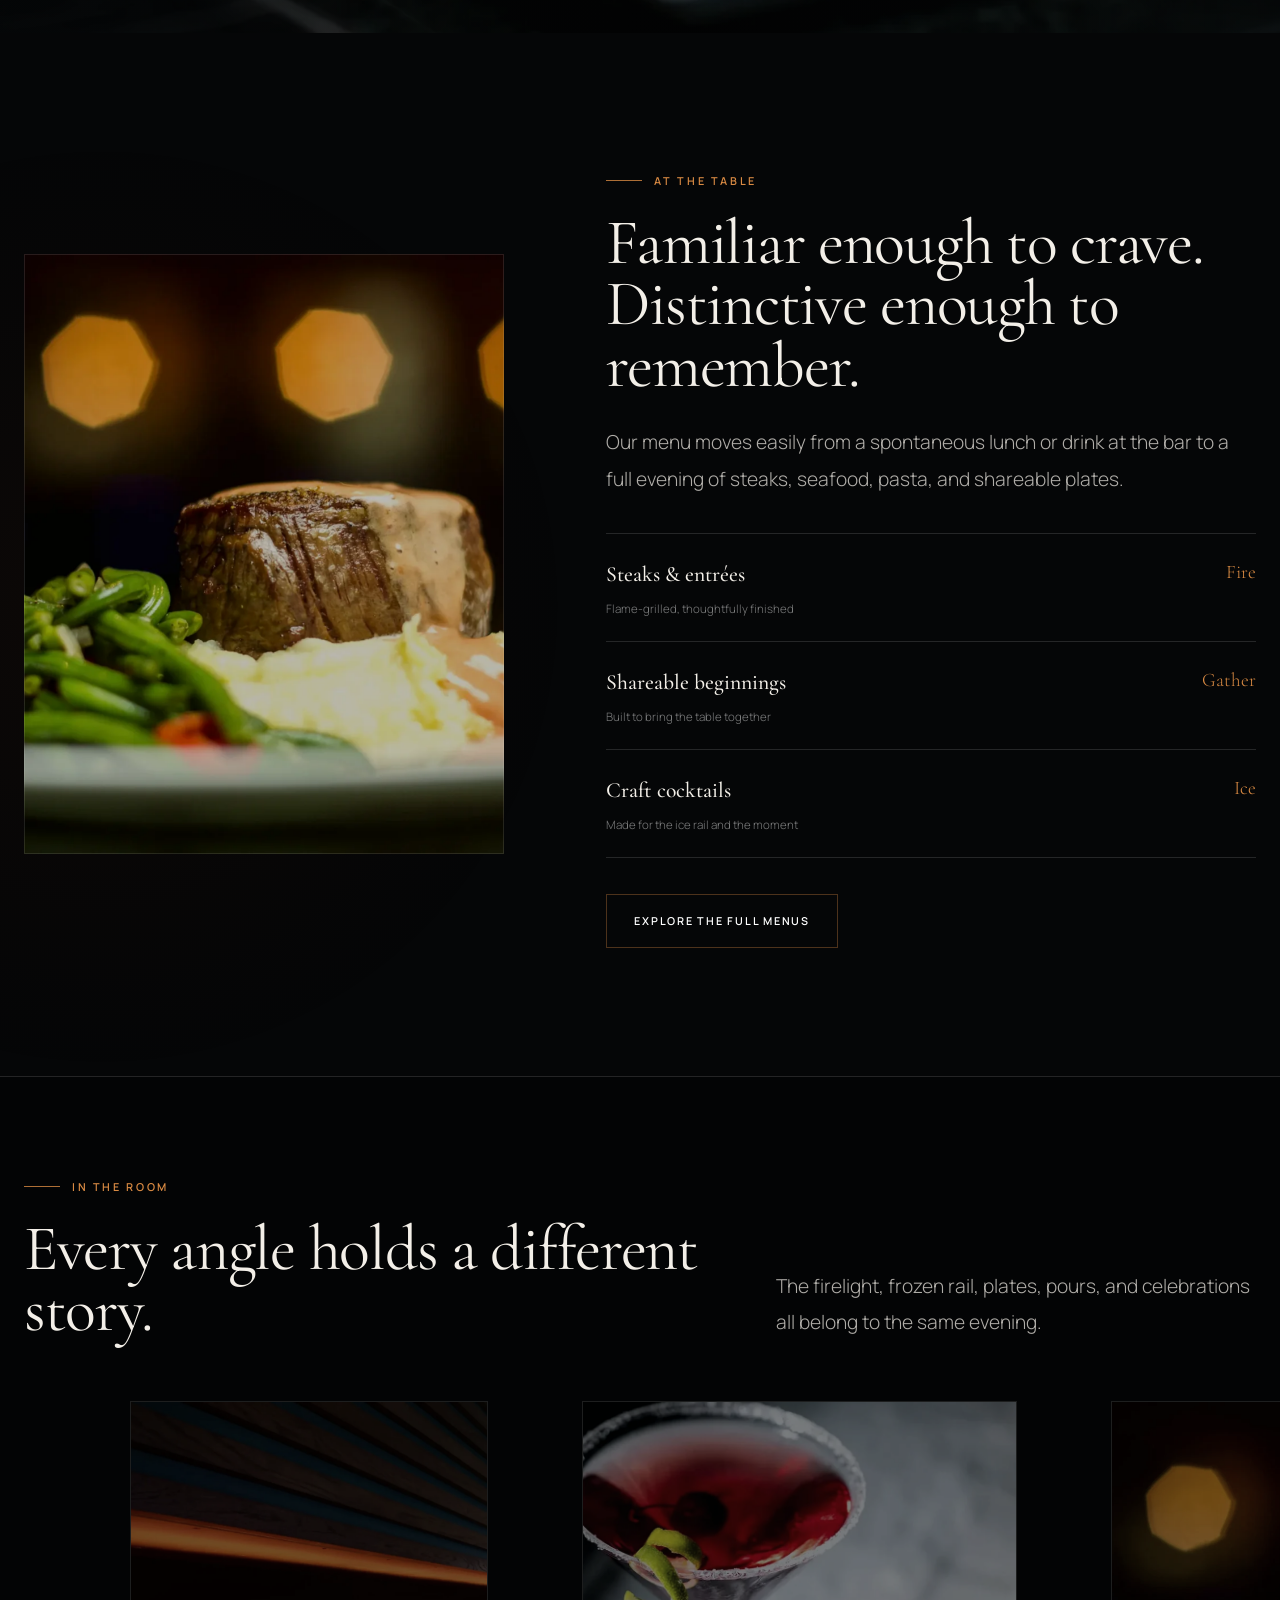
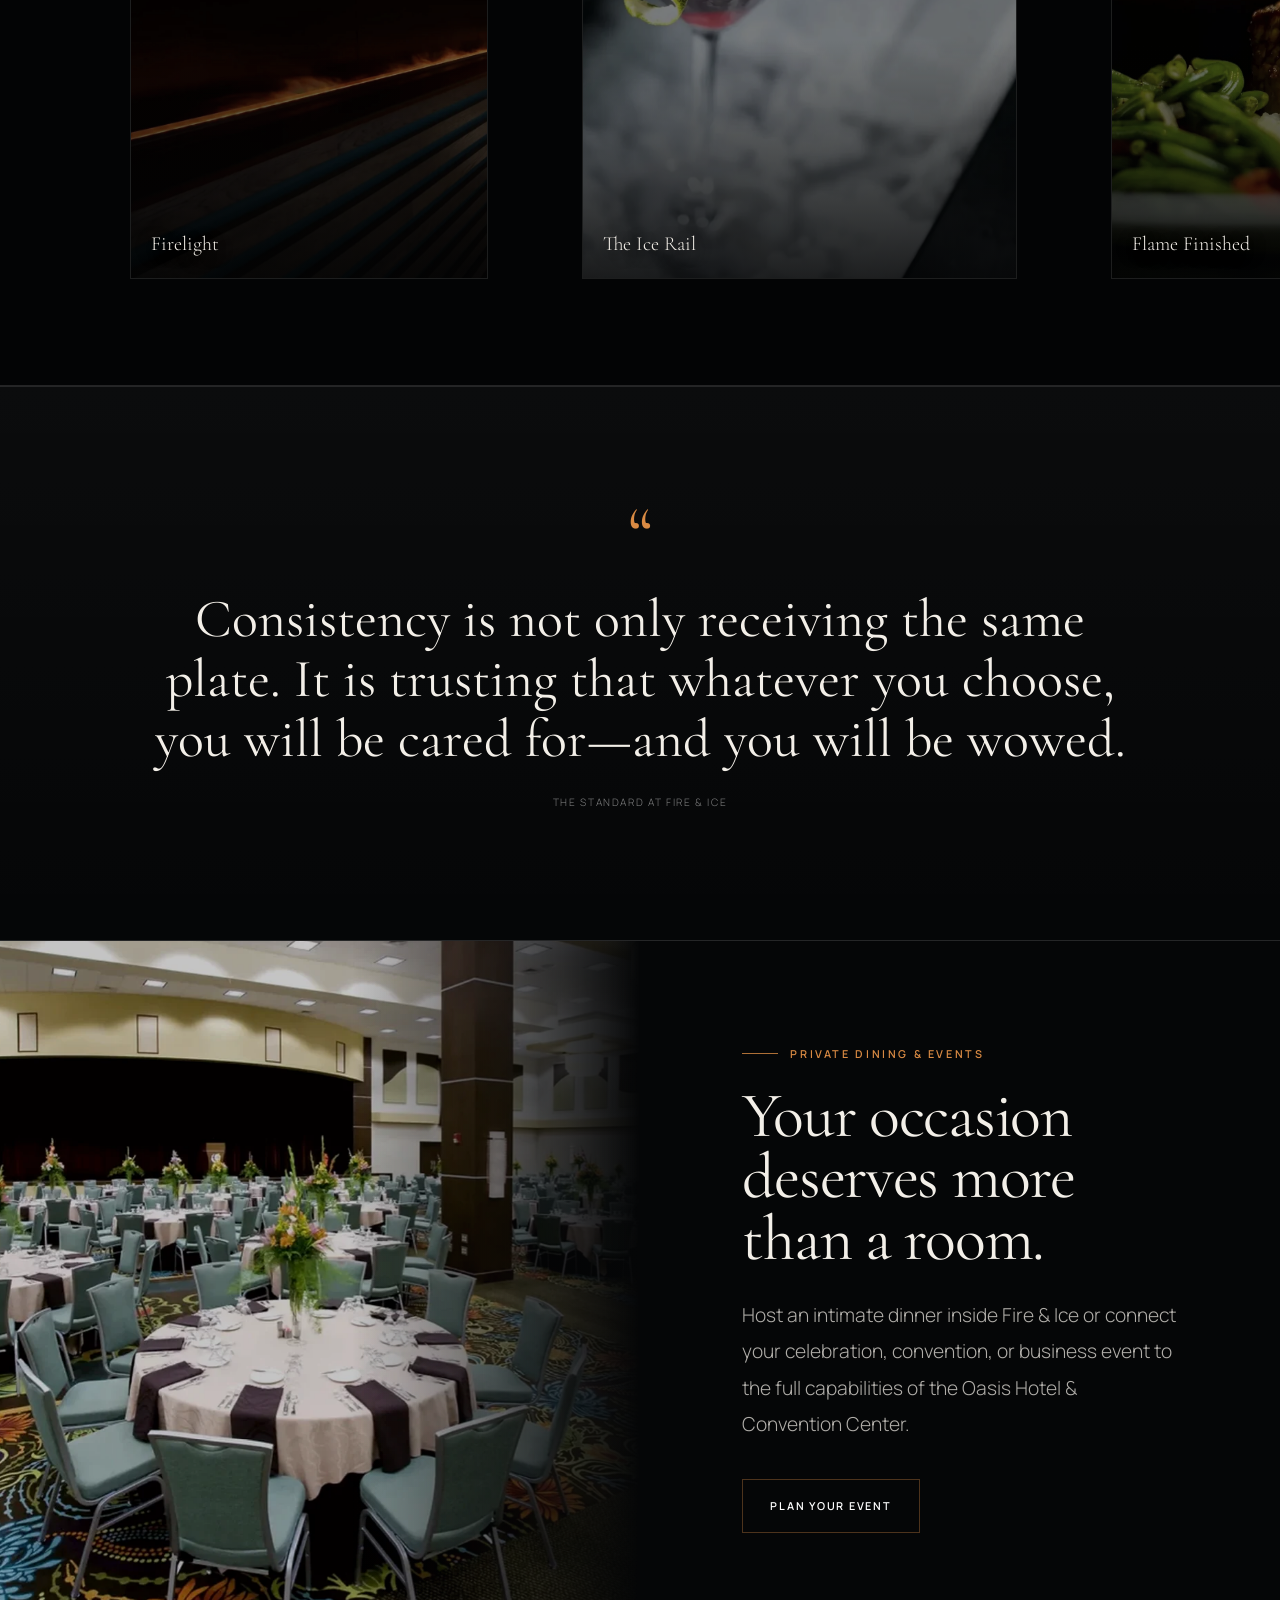
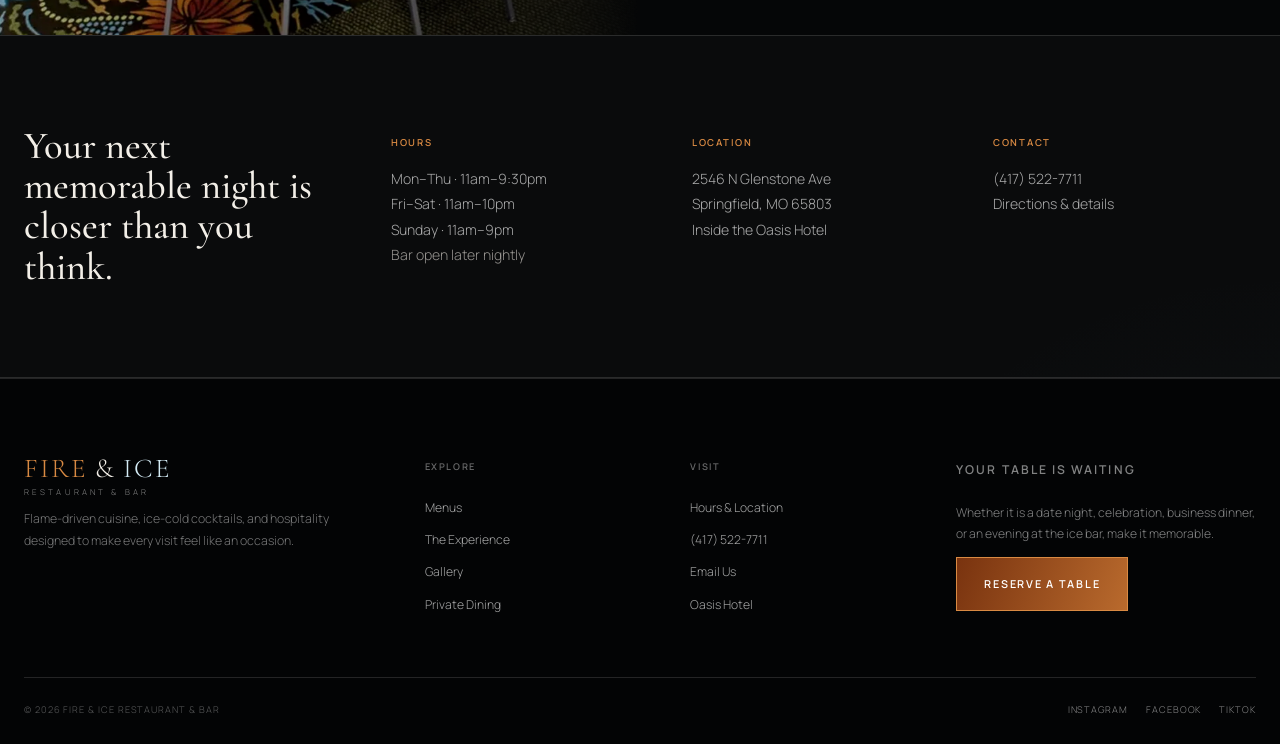
==== commit faa257a8: "Add current ice bar detail to homepage" ====
--- a/index.html
+++ b/index.html
@@ -96,7 +96,7 @@
         </div>
         <div class="experience-grid">
           <a class="experience-card reveal tilt-card" data-effect="mist" href="experiences.html#presentations"><img src="assets/images/experience-smoke.webp" alt="A dramatic tableside presentation surrounded by rolling mist" loading="lazy"><div class="experience-content"><span class="experience-number">01</span><h3 class="h3">Interactive presentations</h3><p>Smoke, flame, chilled towers, and tableside moments turn anticipation into part of the meal.</p></div></a>
-          <a class="experience-card reveal delay-1 tilt-card" data-effect="ice" href="experiences.html#icebar"><img src="assets/images/cocktail-ice.webp" alt="A jewel-toned martini presented along the frozen bar rail" loading="lazy"><div class="experience-content"><span class="experience-number">02</span><h3 class="h3">Springfield’s only ice bar</h3><p>Curved, frozen, unmistakable.</p></div></a>
+          <a class="experience-card reveal delay-1 tilt-card" data-effect="ice" href="experiences.html#icebar"><img src="assets/images/cocktail-ice.webp" alt="A jewel-toned martini presented along the frozen bar rail" loading="lazy"><div class="experience-content"><span class="experience-number">02</span><h3 class="h3">Springfield’s only ice bar</h3><p>A curved six-inch frozen inset keeps every drink perfectly chilled.</p></div></a>
           <a class="experience-card reveal delay-2 tilt-card" data-effect="fire" href="experiences.html#fire"><img src="assets/images/fireplace.webp" alt="Warm fire feature inside the restaurant" loading="lazy"><div class="experience-content"><span class="experience-number">03</span><h3 class="h3">A room built on contrast</h3><p>Copper warmth, cool reflections, and an atmosphere made for lingering.</p></div></a>
         </div>
       </div>
@@ -126,32 +126,25 @@
       </div>
     </section>
 
-    <section class="cinematic-rail" aria-label="Fire and Ice visual highlights">
-      <div class="rail-head">
-        <div class="reveal"><p class="eyebrow">Inside the experience</p><h2 class="h2">A room that changes with the moment.</h2></div>
-        <p class="lede reveal delay-1">From the first glow at the bar to the final plate, every view is part of the story.</p>
-      </div>
-      <div class="rail-track" data-rail>
-        <figure class="rail-shot"><img src="assets/images/cocktail-ice.webp" alt="Martini on the frozen rail" loading="lazy"><figcaption>Crystal &amp; craft</figcaption></figure>
-        <figure class="rail-shot"><img src="assets/images/experience-smoke.webp" alt="Tableside smoke presentation" loading="lazy"><figcaption>The reveal</figcaption></figure>
-        <figure class="rail-shot"><img src="assets/images/steak.webp" alt="Flame-grilled steak" loading="lazy"><figcaption>Flame finished</figcaption></figure>
-        <figure class="rail-shot"><img src="assets/images/icebar-wide.webp" alt="Curved ice bar" loading="lazy"><figcaption>The ice rail</figcaption></figure>
-        <figure class="rail-shot"><img src="assets/images/small-plates.webp" alt="Shareable small plates" loading="lazy"><figcaption>Made to gather</figcaption></figure>
-        <figure class="rail-shot"><img src="assets/images/amber-cocktail.webp" alt="Amber cocktail" loading="lazy"><figcaption>Begin with a drink</figcaption></figure>
-        <figure class="rail-shot"><img src="assets/images/dessert.webp" alt="Chocolate dessert" loading="lazy"><figcaption>The final moment</figcaption></figure>
-        <figure class="rail-shot"><img src="assets/images/dining-room.webp" alt="Dining room" loading="lazy"><figcaption>Stay awhile</figcaption></figure>
-        <figure class="rail-shot" aria-hidden="true"><img src="assets/images/cocktail-ice.webp" alt="" loading="lazy"><figcaption>Crystal &amp; craft</figcaption></figure>
-        <figure class="rail-shot" aria-hidden="true"><img src="assets/images/experience-smoke.webp" alt="" loading="lazy"><figcaption>The reveal</figcaption></figure>
-        <figure class="rail-shot" aria-hidden="true"><img src="assets/images/steak.webp" alt="" loading="lazy"><figcaption>Flame finished</figcaption></figure>
-        <figure class="rail-shot" aria-hidden="true"><img src="assets/images/icebar-wide.webp" alt="" loading="lazy"><figcaption>The ice rail</figcaption></figure>
-        <figure class="rail-shot" aria-hidden="true"><img src="assets/images/small-plates.webp" alt="" loading="lazy"><figcaption>Made to gather</figcaption></figure>
-        <figure class="rail-shot" aria-hidden="true"><img src="assets/images/amber-cocktail.webp" alt="" loading="lazy"><figcaption>Begin with a drink</figcaption></figure>
-        <figure class="rail-shot" aria-hidden="true"><img src="assets/images/dessert.webp" alt="" loading="lazy"><figcaption>The final moment</figcaption></figure>
-        <figure class="rail-shot" aria-hidden="true"><img src="assets/images/dining-room.webp" alt="" loading="lazy"><figcaption>Stay awhile</figcaption></figure>
+    <section class="cinematic-rail section-rule" data-element-zone="both">
+      <div class="rail-head"><div><p class="eyebrow">In the room</p><h2 class="h2">Every angle holds a different story.</h2></div><p class="lede">The firelight, frozen rail, plates, pours, and celebrations all belong to the same evening.</p></div>
+      <div class="rail-track" aria-label="Fire and Ice image highlights">
+        <figure class="rail-shot"><img src="assets/images/gallery-fire-detail.webp" alt="Warm glowing fire detail"><figcaption>Firelight</figcaption></figure>
+        <figure class="rail-shot"><img src="assets/images/gallery-ice-detail.webp" alt="Cocktail on the frozen rail"><figcaption>The Ice Rail</figcaption></figure>
+        <figure class="rail-shot"><img src="assets/images/gallery-steak-close.webp" alt="Close view of a steak dinner"><figcaption>Flame Finished</figcaption></figure>
+        <figure class="rail-shot"><img src="assets/images/gallery-smoke-close.webp" alt="Food presentation with rolling smoke"><figcaption>The Reveal</figcaption></figure>
+        <figure class="rail-shot"><img src="assets/images/gallery-room-curve.webp" alt="Curved restaurant dining room"><figcaption>The Room</figcaption></figure>
+        <figure class="rail-shot"><img src="assets/images/gallery-cocktail-amber.webp" alt="Amber cocktail in warm light"><figcaption>The First Pour</figcaption></figure>
+        <figure class="rail-shot"><img src="assets/images/gallery-fire-detail.webp" alt="Warm glowing fire detail"><figcaption>Firelight</figcaption></figure>
+        <figure class="rail-shot"><img src="assets/images/gallery-ice-detail.webp" alt="Cocktail on the frozen rail"><figcaption>The Ice Rail</figcaption></figure>
+        <figure class="rail-shot"><img src="assets/images/gallery-steak-close.webp" alt="Close view of a steak dinner"><figcaption>Flame Finished</figcaption></figure>
+        <figure class="rail-shot"><img src="assets/images/gallery-smoke-close.webp" alt="Food presentation with rolling smoke"><figcaption>The Reveal</figcaption></figure>
+        <figure class="rail-shot"><img src="assets/images/gallery-room-curve.webp" alt="Curved restaurant dining room"><figcaption>The Room</figcaption></figure>
+        <figure class="rail-shot"><img src="assets/images/gallery-cocktail-amber.webp" alt="Amber cocktail in warm light"><figcaption>The First Pour</figcaption></figure>
       </div>
     </section>
 
-    <section class="section hospitality section-rule">
+    <section class="section hospitality section-rule" data-element-zone="both">
       <div class="quote-wrap reveal">
         <div class="quote-mark">“</div>
         <blockquote>Consistency is not only receiving the same plate. It is trusting that whatever you choose, you will be cared for—and you will be wowed.</blockquote>
@@ -181,4 +174,4 @@
   <div data-site-footer></div>
   <script src="assets/js/main.js"></script>
 </body>
-</html>
+</html>
--- a/assets/css/styles.css
+++ b/assets/css/styles.css
@@ -2,3 +2,4 @@
 @import url("styles-2.css");
 @import url("styles-3.css");
 @import url("styles-4.css");
+@import url("motion-wow.css");
